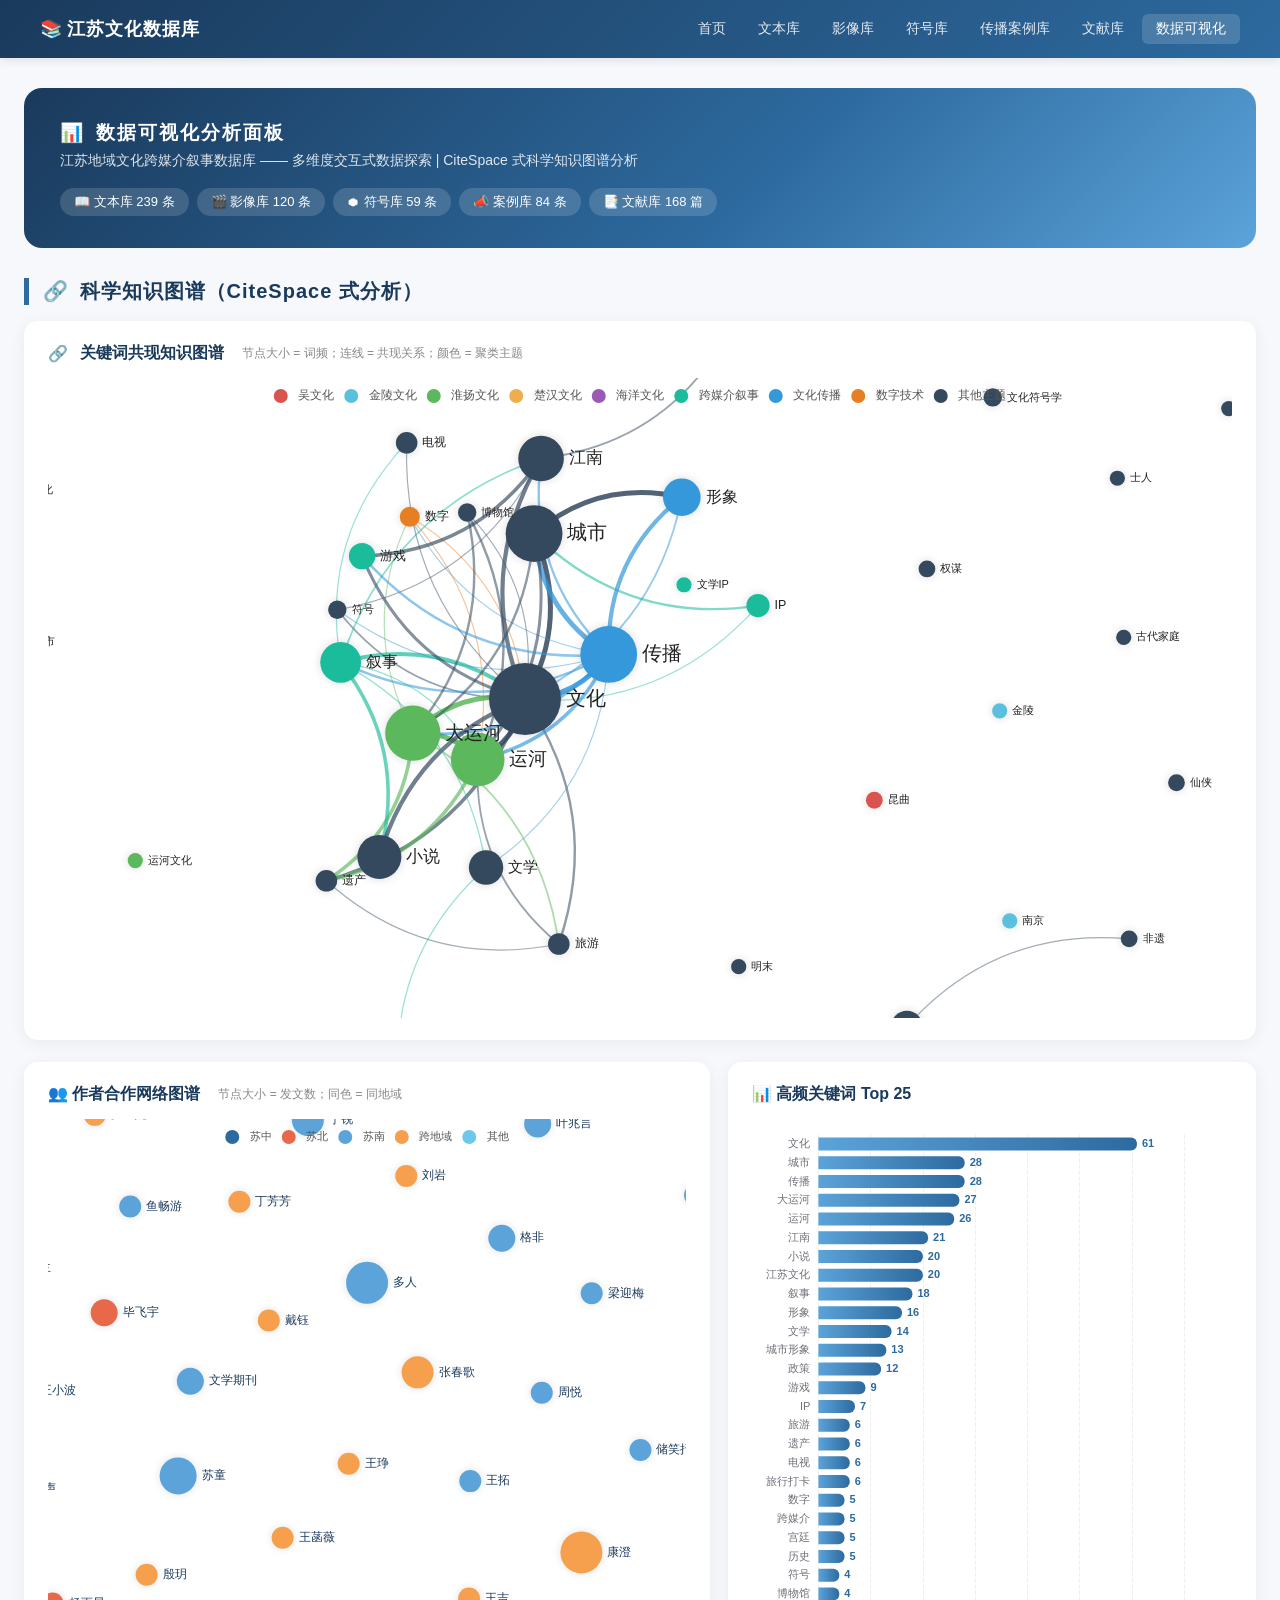
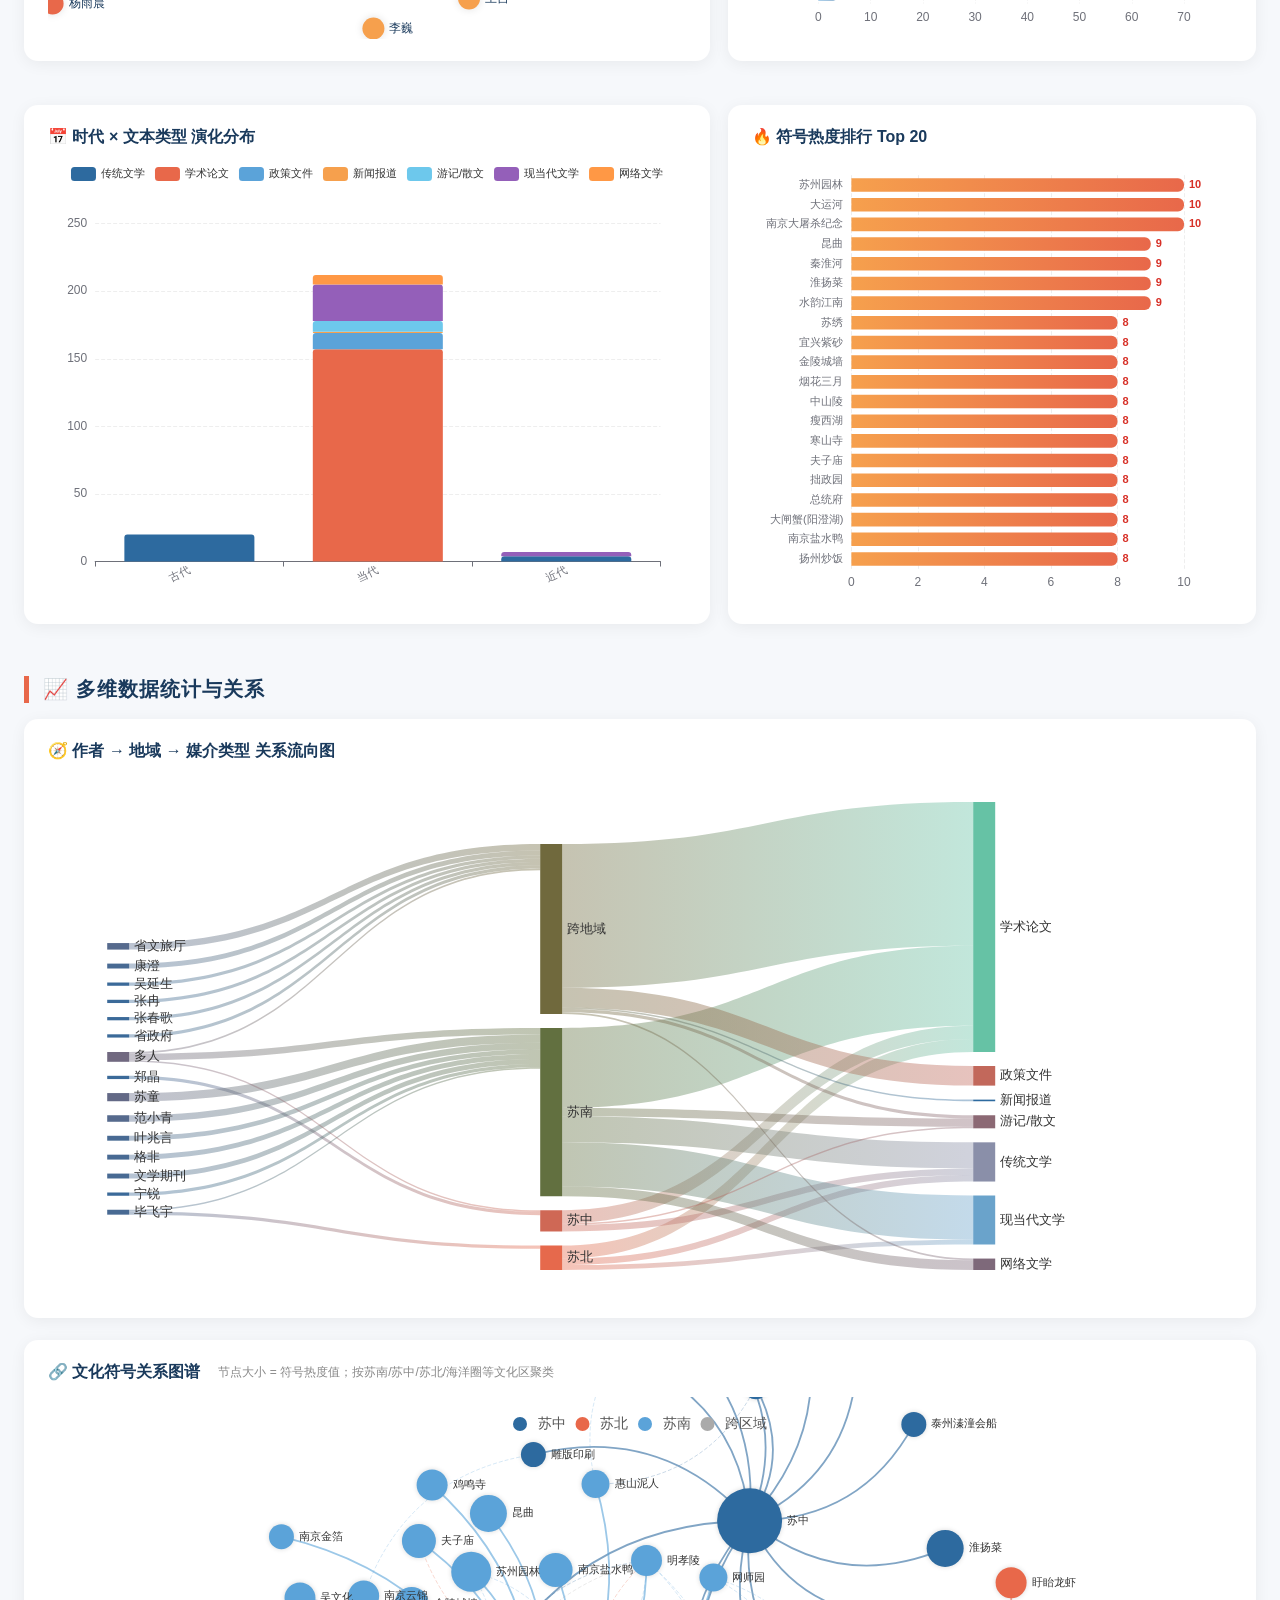
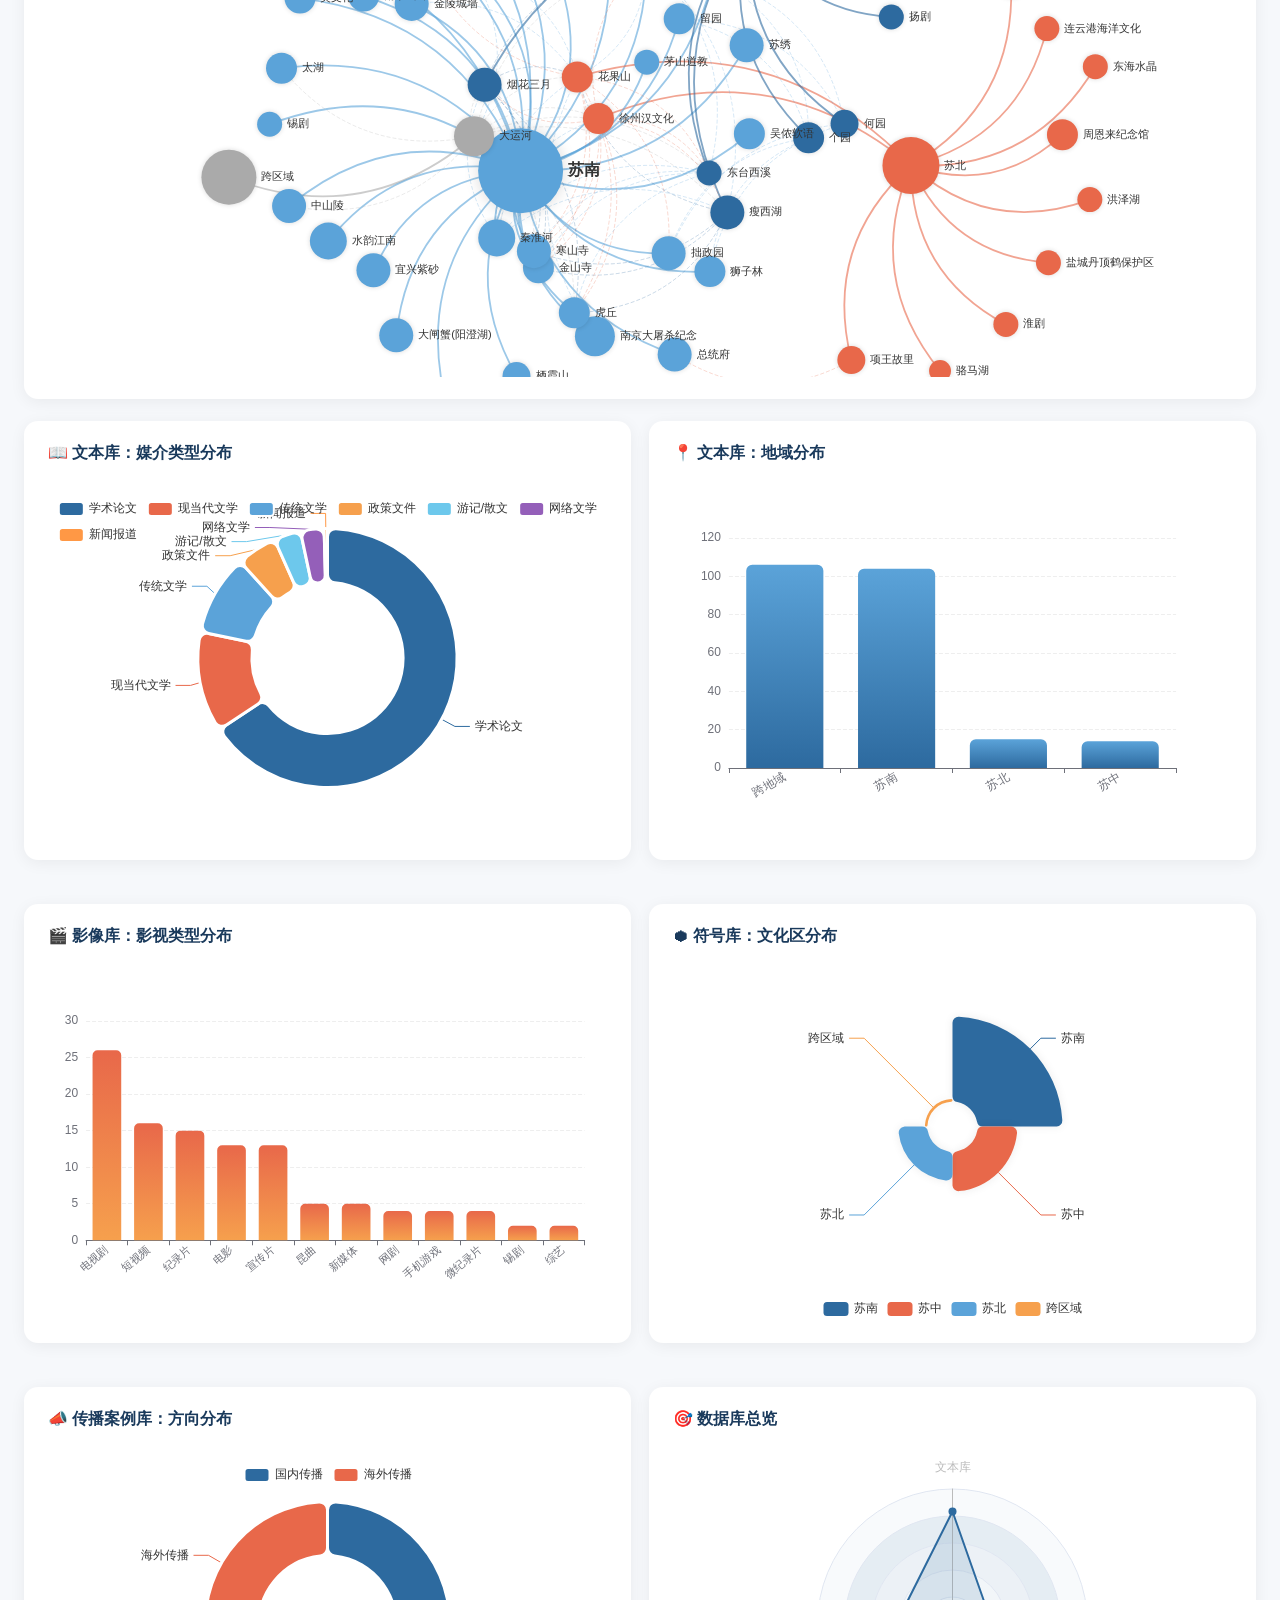
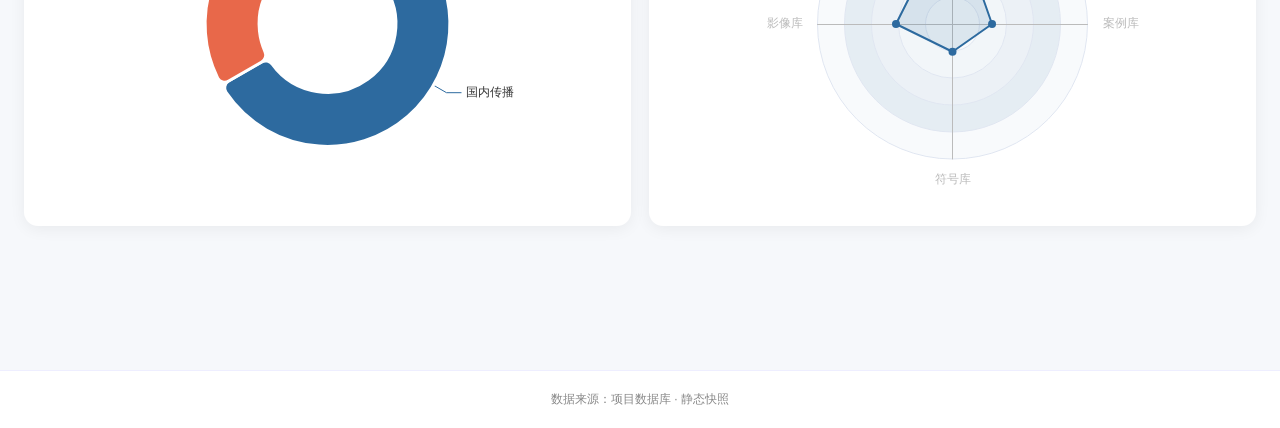
==== stats.html @ 7baf220a "feat: GitHub Pages 静态版 - 江苏文化跨媒介叙事数据库 Made-with: Cursor" ====
<!DOCTYPE html>
<html lang="zh-CN">
<head>
<meta charset="utf-8">
<meta name="viewport" content="width=device-width, initial-scale=1">
<title>数据可视化 · 江苏文化数据库</title>
<link rel="stylesheet" href="assets/style.css">
</head>
<body>
<nav class="navbar">
  <div class="brand"><span class="i-db"></span>江苏文化数据库</div>
  <div class="nav-links">
    <a href="index.html">首页</a>
    <a href="texts.html">文本库</a>
    <a href="media.html">影像库</a>
    <a href="symbols.html">符号库</a>
    <a href="cases.html">传播案例库</a>
    <a href="literature.html">文献库</a>
    <a href="stats.html" class="active">数据可视化</a>
  </div>
</nav>

<div class="container">
  <div class="viz-hero">
    <h3><span class="i-chart"></span> 数据可视化分析面板</h3>
    <p>江苏地域文化跨媒介叙事数据库 —— 多维度交互式数据探索 | CiteSpace 式科学知识图谱分析</p>
    <div id="heroPills"></div>
  </div>

  <!-- CiteSpace 式 -->
  <h3 class="section-title"><span class="i-graph"></span> 科学知识图谱（CiteSpace 式分析）</h3>

  <div class="viz-card">
    <h5><span class="i-graph"></span> 关键词共现知识图谱 <span class="sub">节点大小 = 词频；连线 = 共现关系；颜色 = 聚类主题</span></h5>
    <div id="kwGraphChart" style="height:640px;"></div>
  </div>

  <div class="row">
    <div style="flex:1.3">
      <div class="viz-card">
        <h5>👥 作者合作网络图谱 <span class="sub">节点大小 = 发文数；同色 = 同地域</span></h5>
        <div id="authorGraphChart" style="height:520px;"></div>
      </div>
    </div>
    <div>
      <div class="viz-card">
        <h5>📊 高频关键词 Top 25</h5>
        <div id="kwBarChart" style="height:520px;"></div>
      </div>
    </div>
  </div>

  <div class="row">
    <div style="flex:1.3">
      <div class="viz-card">
        <h5>📅 时代 × 文本类型 演化分布</h5>
        <div id="eraStackChart" style="height:440px;"></div>
      </div>
    </div>
    <div>
      <div class="viz-card">
        <h5>🔥 符号热度排行 Top 20</h5>
        <div id="heatRankChart" style="height:440px;"></div>
      </div>
    </div>
  </div>

  <!-- 基础统计 -->
  <h3 class="section-title warm">📈 多维数据统计与关系</h3>

  <div class="viz-card">
    <h5>🧭 作者 → 地域 → 媒介类型 关系流向图</h5>
    <div id="sankeyChart" style="height:520px;"></div>
  </div>

  <div class="viz-card">
    <h5>🔗 文化符号关系图谱 <span class="sub">节点大小 = 符号热度值；按苏南/苏中/苏北/海洋圈等文化区聚类</span></h5>
    <div id="graphChart" style="height:580px;"></div>
  </div>

  <div class="row cols-2">
    <div><div class="viz-card"><h5>📖 文本库：媒介类型分布</h5><div id="textTypeChart" style="height:360px;"></div></div></div>
    <div><div class="viz-card"><h5>📍 文本库：地域分布</h5><div id="textRegionChart" style="height:360px;"></div></div></div>
  </div>
  <div class="row cols-2">
    <div><div class="viz-card"><h5>🎬 影像库：影视类型分布</h5><div id="mediaTypeChart" style="height:360px;"></div></div></div>
    <div><div class="viz-card"><h5>⬢ 符号库：文化区分布</h5><div id="symbolZoneChart" style="height:360px;"></div></div></div>
  </div>
  <div class="row cols-2">
    <div><div class="viz-card"><h5>📣 传播案例库：方向分布</h5><div id="caseDirectionChart" style="height:360px;"></div></div></div>
    <div><div class="viz-card"><h5>🎯 数据库总览</h5><div id="radarChart" style="height:360px;"></div></div></div>
  </div>
</div>

<div class="footer">数据来源：项目数据库 · 静态快照</div>

<script src="assets/echarts.min.js"></script>
<script src="assets/common.js"></script>
<script>
const palette = ['#2d6a9f','#e8684a','#5ba3d9','#f6a04d','#6dc8ec','#945fb9','#ff9845','#1a9850','#d73027','#4575b4','#fee08b','#66c2a5'];
const csPalette = ['#d9534f','#5bc0de','#5cb85c','#f0ad4e','#9b59b6','#1abc9c','#3498db','#e67e22','#34495e','#95a5a6'];
const ttip = { backgroundColor: 'rgba(255,255,255,.97)', borderColor: '#d0dae6', textStyle: { color: '#333', fontSize: 13 }, extraCssText: 'box-shadow: 0 6px 18px rgba(0,0,0,.12); border-radius: 8px;' };

(async () => {
  const [kg, data, totals] = await Promise.all([
    loadJson('knowledge_graph'),
    loadJson('stats'),
    loadJson('totals'),
  ]);

  // ----- Hero pills -----
  const t = data.totals;
  document.getElementById('heroPills').innerHTML =
    `<span class="pill">📖 文本库 ${t.text} 条</span>` +
    `<span class="pill">🎬 影像库 ${t.media} 条</span>` +
    `<span class="pill">⬢ 符号库 ${t.symbol} 条</span>` +
    `<span class="pill">📣 案例库 ${t.case} 条</span>` +
    `<span class="pill">📑 文献库 ${totals.literature} 篇</span>`;

  // ========== 关键词共现知识图谱 ==========
  const kwGraph = echarts.init(document.getElementById('kwGraphChart'));
  kwGraph.setOption({
    tooltip: { ...ttip, formatter: p => {
      if (p.dataType === 'node') return `<b>${p.data.name}</b><br/>词频: ${p.data.value}<br/>聚类: ${kg.kw_categories[p.data.category].name}`;
      if (p.dataType === 'edge') return `${p.data.source} — ${p.data.target}<br/>共现 ${p.data.value} 次`;
    }},
    legend: [{ data: kg.kw_categories.map(c => c.name), top: 6, icon: 'circle', textStyle: { fontSize: 12, color: '#555' } }],
    animationDuration: 1500,
    series: [{
      type: 'graph', layout: 'force',
      force: { repulsion: 380, gravity: 0.06, edgeLength: [80, 230], friction: 0.55 },
      roam: true, draggable: true, focusNodeAdjacency: true,
      label: { show: true, position: 'right', fontSize: 12, color: '#222' },
      lineStyle: { color: 'source', curveness: 0.25, opacity: 0.55 },
      emphasis: { focus: 'adjacency', label: { fontSize: 15, fontWeight: 'bold' }, lineStyle: { width: 4, opacity: 1 } },
      categories: kg.kw_categories,
      data: kg.kw_nodes.map(n => ({ ...n, itemStyle: { shadowBlur: 10, shadowColor: 'rgba(0,0,0,.15)' },
        label: { fontSize: Math.max(11, Math.min(20, 10 + n.value * 0.35)) } })),
      links: kg.kw_links,
      color: csPalette
    }]
  });

  // ========== 作者合作网络 ==========
  const authGraph = echarts.init(document.getElementById('authorGraphChart'));
  authGraph.setOption({
    tooltip: { ...ttip, formatter: p => {
      if (p.dataType === 'node') return `<b>${p.data.name}</b><br/>发文量: ${p.data.value}<br/>地域: ${kg.auth_categories[p.data.category]?.name || '—'}`;
      if (p.dataType === 'edge') return `${p.data.source} ↔ ${p.data.target}<br/>合作 ${p.data.value} 次`;
    }},
    legend: [{ data: kg.auth_categories.map(c => c.name), top: 6, icon: 'circle', textStyle: { fontSize: 11, color: '#555' } }],
    series: [{
      type: 'graph', layout: 'force',
      force: { repulsion: 260, gravity: 0.08, edgeLength: [70, 180], friction: 0.6 },
      roam: true, draggable: true, focusNodeAdjacency: true,
      label: { show: true, position: 'right', fontSize: 12, color: '#1a3a5c' },
      lineStyle: { color: '#aaa', curveness: 0.2, opacity: 0.5 },
      emphasis: { focus: 'adjacency', label: { fontWeight: 'bold' }, lineStyle: { width: 3, opacity: 1, color: '#e8684a' } },
      categories: kg.auth_categories,
      data: kg.auth_nodes.map(n => ({ ...n, itemStyle: { shadowBlur: 8, shadowColor: 'rgba(0,0,0,.12)' } })),
      links: kg.auth_links, color: palette
    }]
  });

  // ========== 高频关键词 Top 25 ==========
  const kwBar = echarts.init(document.getElementById('kwBarChart'));
  const kwBarData = kg.kw_top_bar.slice().reverse();
  kwBar.setOption({
    tooltip: { ...ttip, trigger: 'axis', axisPointer: { type: 'shadow' } },
    grid: { left: '3%', right: '10%', top: '3%', bottom: '3%', containLabel: true },
    xAxis: { type: 'value', splitLine: { lineStyle: { type: 'dashed', color: '#eee' } } },
    yAxis: { type: 'category', data: kwBarData.map(i => i.name), axisLabel: { fontSize: 11 }, axisLine: { show: false }, axisTick: { show: false } },
    series: [{
      type: 'bar',
      data: kwBarData.map(i => ({ value: i.value,
        itemStyle: { borderRadius: [0, 6, 6, 0], color: { type: 'linear', x: 0, y: 0, x2: 1, y2: 0,
          colorStops: [{offset:0,color:'#5ba3d9'},{offset:1,color:'#2d6a9f'}] } } })),
      label: { show: true, position: 'right', fontSize: 11, color: '#2d6a9f', fontWeight: 'bold' },
      animationDelay: idx => idx * 40
    }]
  });

  // ========== 时代 × 文本类型 ==========
  const eraChart = echarts.init(document.getElementById('eraStackChart'));
  eraChart.setOption({
    tooltip: { ...ttip, trigger: 'axis', axisPointer: { type: 'shadow' } },
    legend: { top: 0, textStyle: { fontSize: 11 } },
    grid: { left: '3%', right: '4%', bottom: '3%', top: '14%', containLabel: true },
    xAxis: { type: 'category', data: kg.era_list, axisLabel: { interval: 0, rotate: 25, fontSize: 11 } },
    yAxis: { type: 'value', splitLine: { lineStyle: { type: 'dashed', color: '#eee' } } },
    series: kg.era_series.map(s => ({ ...s, itemStyle: { borderRadius: [3, 3, 0, 0] } })),
    color: palette
  });

  // ========== 符号热度 Top 20 ==========
  const heatChart = echarts.init(document.getElementById('heatRankChart'));
  const hrData = kg.heat_ranking.slice().reverse();
  heatChart.setOption({
    tooltip: { ...ttip, trigger: 'axis', axisPointer: { type: 'shadow' },
      formatter: params => { const p = params[0]; return `<b>${p.name}</b><br/>热度: <b>${p.value}</b><br/>文化区: ${hrData[p.dataIndex].zone}`; } },
    grid: { left: '3%', right: '10%', top: '3%', bottom: '3%', containLabel: true },
    xAxis: { type: 'value', splitLine: { lineStyle: { type: 'dashed', color: '#eee' } } },
    yAxis: { type: 'category', data: hrData.map(i => i.name), axisLabel: { fontSize: 11 }, axisLine: { show: false }, axisTick: { show: false } },
    series: [{ type: 'bar',
      data: hrData.map(i => ({ value: i.heat,
        itemStyle: { borderRadius: [0, 6, 6, 0], color: { type: 'linear', x: 0, y: 0, x2: 1, y2: 0,
          colorStops: [{offset:0,color:'#f6a04d'},{offset:1,color:'#e8684a'}] } } })),
      label: { show: true, position: 'right', fontSize: 11, color: '#d73027', fontWeight: 'bold' },
      animationDelay: idx => idx * 50 }]
  });

  // ========== 桑基图 ==========
  const sankeyChart = echarts.init(document.getElementById('sankeyChart'));
  sankeyChart.setOption({
    tooltip: { ...ttip, trigger: 'item', triggerOn: 'mousemove' },
    series: [{ type: 'sankey', layoutIterations: 32, nodeGap: 14, nodeWidth: 22,
      emphasis: { focus: 'adjacency' },
      lineStyle: { color: 'gradient', curveness: 0.5, opacity: 0.4 },
      label: { fontSize: 13, color: '#333' },
      itemStyle: { borderWidth: 0, borderRadius: 3 },
      data: data.sankey_nodes, links: data.sankey_links, color: palette }]
  });

  // ========== 文化符号图谱 ==========
  const graphChart = echarts.init(document.getElementById('graphChart'));
  const gNodes = data.graph_nodes.map(n => ({
    name: n.name, category: n.category, symbol: 'circle',
    symbolSize: n.symbolSize || (n.value > 20 ? 55 : 22),
    label: { show: true, fontSize: n.value > 20 ? 16 : 11, fontWeight: n.value > 20 ? 'bold' : 'normal', color: '#333' },
    itemStyle: { shadowBlur: n.value > 20 ? 15 : 5, shadowColor: 'rgba(0,0,0,.15)' },
    value: n.value
  }));
  graphChart.setOption({
    tooltip: ttip,
    legend: { data: data.graph_categories.map(c => c.name), top: 15, textStyle: { fontSize: 14, color: '#555' }, icon: 'circle' },
    animationDuration: 2000,
    series: [{ type: 'graph', layout: 'force',
      force: { repulsion: 320, gravity: 0.08, edgeLength: [100, 250], friction: 0.6 },
      roam: true, draggable: true, focusNodeAdjacency: true,
      label: { show: true, position: 'right' },
      lineStyle: { color: 'source', curveness: 0.3, width: 1.8, opacity: 0.6 },
      emphasis: { focus: 'adjacency', lineStyle: { width: 5, opacity: 1 } },
      categories: data.graph_categories, data: gNodes, links: data.graph_links,
      color: ['#2d6a9f','#e8684a','#5ba3d9','#aaa'] }]
  });

  // ========== 小图 ==========
  echarts.init(document.getElementById('textTypeChart')).setOption({
    tooltip: { ...ttip, trigger: 'item' },
    legend: { top: '5%', textStyle: { fontSize: 12 } },
    series: [{ name: '文本类型', type: 'pie', radius: ['42%', '72%'],
      itemStyle: { borderRadius: 8, borderColor: '#fff', borderWidth: 3 },
      data: data.text_by_type.map(i => ({ value: i.count, name: i.text_type || '其他' })),
      color: palette, animationType: 'scale', animationEasing: 'elasticOut' }]
  });
  echarts.init(document.getElementById('textRegionChart')).setOption({
    tooltip: { ...ttip, trigger: 'axis' },
    xAxis: { type: 'category', data: data.text_by_region.map(i => i.region),
      axisLabel: { interval: 0, rotate: 30, fontSize: 12 } },
    yAxis: { type: 'value', splitLine: { lineStyle: { type: 'dashed', color: '#eee' } } },
    series: [{ data: data.text_by_region.map(i => i.count), type: 'bar',
      itemStyle: { borderRadius: [6, 6, 0, 0],
        color: { type: 'linear', x: 0, y: 0, x2: 0, y2: 1,
          colorStops: [{offset:0,color:'#5ba3d9'},{offset:1,color:'#2d6a9f'}] } } }]
  });
  const mtData = data.media_by_type.filter(i => i.count > 1).slice(0, 12);
  echarts.init(document.getElementById('mediaTypeChart')).setOption({
    tooltip: { ...ttip, trigger: 'axis' },
    grid: { left: '3%', right: '4%', bottom: '10%', containLabel: true },
    xAxis: { type: 'category', data: mtData.map(i => i.media_type || '其他'),
      axisLabel: { interval: 0, rotate: 40, fontSize: 11 } },
    yAxis: { type: 'value', splitLine: { lineStyle: { type: 'dashed', color: '#eee' } } },
    series: [{ data: mtData.map(i => i.count), type: 'bar',
      itemStyle: { borderRadius: [5, 5, 0, 0],
        color: { type: 'linear', x: 0, y: 0, x2: 0, y2: 1,
          colorStops: [{offset:0,color:'#e8684a'},{offset:1,color:'#f6a04d'}] } } }]
  });
  echarts.init(document.getElementById('symbolZoneChart')).setOption({
    tooltip: { ...ttip, trigger: 'item' },
    legend: { top: 'bottom', textStyle: { fontSize: 12 } },
    series: [{ name: '文化区', type: 'pie', radius: [25, 110], center: ['50%', '46%'],
      roseType: 'area',
      itemStyle: { borderRadius: 6, shadowBlur: 10, shadowColor: 'rgba(0,0,0,.08)' },
      data: data.symbol_by_zone.map(i => ({ value: i.count, name: i.culture_zone || '其他' })),
      color: ['#2d6a9f','#e8684a','#5ba3d9','#f6a04d'] }]
  });
  echarts.init(document.getElementById('caseDirectionChart')).setOption({
    tooltip: { ...ttip, trigger: 'item' },
    legend: { top: '5%', textStyle: { fontSize: 12 } },
    series: [{ name: '传播方向', type: 'pie', radius: ['38%', '68%'],
      itemStyle: { borderRadius: 8, borderColor: '#fff', borderWidth: 3 },
      data: data.case_by_direction.map(i => ({ value: i.count, name: i.direction || '其他' })),
      color: palette }]
  });
  const mx = Math.max(t.text, t.media, t.symbol, t.case) * 1.2;
  echarts.init(document.getElementById('radarChart')).setOption({
    tooltip: ttip,
    radar: { indicator: [
        { name: '文本库', max: mx }, { name: '影像库', max: mx },
        { name: '符号库', max: mx }, { name: '案例库', max: mx } ],
      shape: 'circle',
      splitArea: { areaStyle: { color: ['rgba(45,106,159,.03)','rgba(45,106,159,.06)','rgba(45,106,159,.09)','rgba(45,106,159,.12)'] } } },
    series: [{ type: 'radar',
      data: [{ value: [t.text, t.media, t.symbol, t.case], name: '数据量',
        areaStyle: { color: 'rgba(45,106,159,.2)' },
        lineStyle: { color: '#2d6a9f', width: 2 }, itemStyle: { color: '#2d6a9f' },
        symbol: 'circle', symbolSize: 8 }] }]
  });

  window.addEventListener('resize', () => {
    [kwGraph, authGraph, sankeyChart, graphChart].forEach(c => c.resize());
  });
})().catch(err => { console.error('Stats error:', err); document.body.insertAdjacentHTML('afterbegin', '<div style="padding:20px;background:#fee;color:#c00;text-align:center">数据加载失败: ' + err.message + '</div>'); });
</script>
</body>
</html>
---- assets/style.css ----
/* 江苏地域文化跨媒介叙事数据库 — 静态站点样式 */
* { box-sizing: border-box; }
body {
  font-family: "Microsoft YaHei", "微软雅黑", "PingFang SC", sans-serif;
  background: #f6f8fb;
  color: #222;
  margin: 0;
}
a { color: #2d6a9f; text-decoration: none; }
a:hover { color: #1a3a5c; text-decoration: underline; }

/* ===== Navbar ===== */
.navbar {
  background: linear-gradient(135deg, #1a3a5c 0%, #2d6a9f 100%);
  padding: 14px 40px;
  display: flex;
  align-items: center;
  justify-content: space-between;
  box-shadow: 0 2px 10px rgba(0,0,0,.1);
  position: sticky;
  top: 0;
  z-index: 100;
}
.navbar .brand {
  color: #fff;
  font-size: 18px;
  font-weight: 700;
  letter-spacing: 1px;
}
.navbar .brand i { margin-right: 8px; }
.nav-links { display: flex; gap: 4px; }
.nav-links a {
  color: rgba(255,255,255,.88);
  padding: 6px 14px;
  border-radius: 6px;
  font-size: 14px;
  transition: all .2s;
}
.nav-links a:hover, .nav-links a.active {
  background: rgba(255,255,255,.15);
  color: #fff;
  text-decoration: none;
}

/* ===== Container ===== */
.container { max-width: 1320px; margin: 0 auto; padding: 30px 24px 60px; }

/* ===== Hero ===== */
.hero {
  background: linear-gradient(135deg, #1a3a5c 0%, #2d6a9f 60%, #5ba3d9 100%);
  color: #fff;
  padding: 50px 40px;
  margin: 0;
}
.hero .container { padding: 0; }
.hero h1 { font-size: 32px; margin: 0 0 10px; font-weight: 800; letter-spacing: 2px; }
.hero p { opacity: .9; font-size: 15px; margin: 0; }

/* ===== Stat cards ===== */
.stat-grid {
  display: grid;
  grid-template-columns: repeat(5, 1fr);
  gap: 18px;
  margin: -40px auto 30px;
  max-width: 1320px;
  padding: 0 24px;
  position: relative;
  z-index: 2;
}
@media (max-width: 992px) { .stat-grid { grid-template-columns: repeat(2,1fr); } }
.stat-card {
  background: #fff;
  border-radius: 14px;
  padding: 22px 18px;
  text-align: center;
  box-shadow: 0 4px 20px rgba(0,0,0,.08);
  transition: transform .25s;
}
.stat-card:hover { transform: translateY(-4px); }
.stat-card .num {
  font-size: 34px;
  font-weight: 800;
  color: #2d6a9f;
  line-height: 1;
  margin-bottom: 6px;
}
.stat-card .label { color: #666; font-size: 13px; }

/* ===== Database cards ===== */
.db-grid {
  display: grid;
  grid-template-columns: repeat(3, 1fr);
  gap: 18px;
}
@media (max-width: 992px) { .db-grid { grid-template-columns: 1fr; } }
.db-card {
  background: #fff;
  border-radius: 14px;
  padding: 26px;
  box-shadow: 0 2px 12px rgba(0,0,0,.06);
  transition: all .3s;
  border-top: 4px solid #2d6a9f;
}
.db-card:hover { transform: translateY(-4px); box-shadow: 0 12px 30px rgba(45,106,159,.15); }
.db-card h3 { color: #1a3a5c; font-size: 18px; margin: 0 0 10px; }
.db-card p { color: #666; font-size: 14px; line-height: 1.7; margin: 0 0 15px; }
.db-card .btn {
  display: inline-block;
  padding: 7px 18px;
  border: 1px solid #2d6a9f;
  border-radius: 6px;
  color: #2d6a9f;
  font-size: 13px;
  transition: all .2s;
}
.db-card .btn:hover { background: #2d6a9f; color: #fff; text-decoration: none; }

/* ===== Viz cards ===== */
.viz-card {
  background: #fff;
  border-radius: 14px;
  box-shadow: 0 3px 16px rgba(0,0,0,.06);
  padding: 22px 24px;
  margin-bottom: 22px;
  position: relative;
  overflow: hidden;
  transition: all .3s;
}
.viz-card:hover { box-shadow: 0 12px 32px rgba(45,106,159,.12); }
.viz-card h5 {
  color: #1a3a5c;
  font-size: 16px;
  font-weight: 700;
  margin: 0 0 14px;
  display: flex;
  align-items: center;
  gap: 8px;
}
.viz-card h5 i { color: #2d6a9f; }
.viz-card h5 .sub {
  font-size: 12px;
  color: #888;
  font-weight: normal;
  margin-left: 10px;
}
.viz-hero {
  background: linear-gradient(135deg, #1a3a5c 0%, #2d6a9f 60%, #5ba3d9 100%);
  color: #fff;
  border-radius: 18px;
  padding: 32px 36px;
  margin-bottom: 26px;
}
.viz-hero h3 { font-weight: 800; letter-spacing: 2px; margin: 0 0 6px; }
.viz-hero p { opacity: .85; font-size: 14px; margin: 0 0 10px; }
.pill {
  display: inline-flex;
  align-items: center;
  gap: 5px;
  background: rgba(255,255,255,.15);
  border-radius: 18px;
  padding: 5px 14px;
  font-size: 13px;
  margin-right: 8px;
  margin-top: 8px;
}

.section-title {
  color: #1a3a5c;
  font-weight: 800;
  border-left: 5px solid #2d6a9f;
  padding-left: 14px;
  letter-spacing: 1px;
  margin: 30px 0 16px;
  font-size: 20px;
}
.section-title.warm { border-left-color: #e8684a; }

.row { display: flex; gap: 18px; margin-bottom: 22px; }
.row > div { flex: 1; }
.row.cols-2 > div { width: 50%; }
@media (max-width: 900px) { .row { flex-direction: column; } }

/* ===== Table / list pages ===== */
.filter-bar {
  background: #fff;
  padding: 18px 20px;
  border-radius: 12px;
  box-shadow: 0 2px 10px rgba(0,0,0,.05);
  margin-bottom: 20px;
  display: flex;
  gap: 12px;
  flex-wrap: wrap;
  align-items: flex-end;
}
.filter-bar label { display: block; font-size: 12px; color: #666; margin-bottom: 4px; font-weight: 600; }
.filter-bar input, .filter-bar select {
  border: 1px solid #ccd;
  border-radius: 6px;
  padding: 7px 10px;
  font-size: 14px;
  min-width: 160px;
  background: #fff;
}
.filter-bar input:focus, .filter-bar select:focus {
  outline: none;
  border-color: #2d6a9f;
  box-shadow: 0 0 0 3px rgba(45,106,159,.15);
}
.filter-bar .search-input { flex: 2; min-width: 240px; }

.data-table {
  width: 100%;
  background: #fff;
  border-radius: 12px;
  overflow: hidden;
  box-shadow: 0 3px 14px rgba(0,0,0,.06);
  border-collapse: collapse;
}
.data-table th {
  background: linear-gradient(135deg, #1a3a5c, #2d6a9f);
  color: #fff;
  padding: 12px 14px;
  text-align: left;
  font-size: 13px;
  font-weight: 600;
}
.data-table td {
  padding: 11px 14px;
  border-bottom: 1px solid #eef;
  font-size: 13.5px;
  vertical-align: middle;
}
.data-table tbody tr:hover { background: #f0f6fc; }
.tag {
  display: inline-block;
  padding: 2px 8px;
  border-radius: 4px;
  font-size: 11.5px;
  margin: 1px 3px 1px 0;
}
.tag-blue { background: #e3f0ff; color: #1a5a9f; }
.tag-orange { background: #fff3e0; color: #b86e00; }
.tag-green { background: #e8f5e9; color: #2e7d32; }
.tag-pink { background: #fce4ec; color: #ad1457; }
.tag-red { background: #ffebee; color: #c62828; font-weight: 700; }

.pagination {
  display: flex;
  gap: 5px;
  justify-content: center;
  margin-top: 24px;
  flex-wrap: wrap;
}
.pagination a, .pagination span {
  padding: 6px 12px;
  border: 1px solid #ccd;
  border-radius: 5px;
  background: #fff;
  color: #2d6a9f;
  font-size: 13px;
  cursor: pointer;
  user-select: none;
}
.pagination a:hover { background: #e3f0ff; text-decoration: none; }
.pagination .current { background: #2d6a9f; color: #fff; border-color: #2d6a9f; }
.pagination .disabled { color: #aaa; cursor: not-allowed; background: #f5f5f5; }

.result-count { color: #888; font-size: 13px; margin-bottom: 10px; }

.empty-state { text-align: center; padding: 40px; color: #999; font-size: 15px; }

.footer {
  text-align: center;
  padding: 20px;
  color: #888;
  font-size: 12px;
  border-top: 1px solid #eef;
  background: #fff;
  margin-top: 40px;
}

/* Icons using simple unicode replacement when bootstrap-icons unavailable */
.i-db::before { content: "📚"; margin-right: 4px; }
.i-chart::before { content: "📊"; margin-right: 4px; }
.i-graph::before { content: "🔗"; margin-right: 4px; }
.i-book::before { content: "📖"; margin-right: 4px; }
.i-film::before { content: "🎬"; margin-right: 4px; }
.i-hex::before { content: "⬢"; margin-right: 4px; }
.i-speaker::before { content: "📣"; margin-right: 4px; }
.i-journal::before { content: "📑"; margin-right: 4px; }
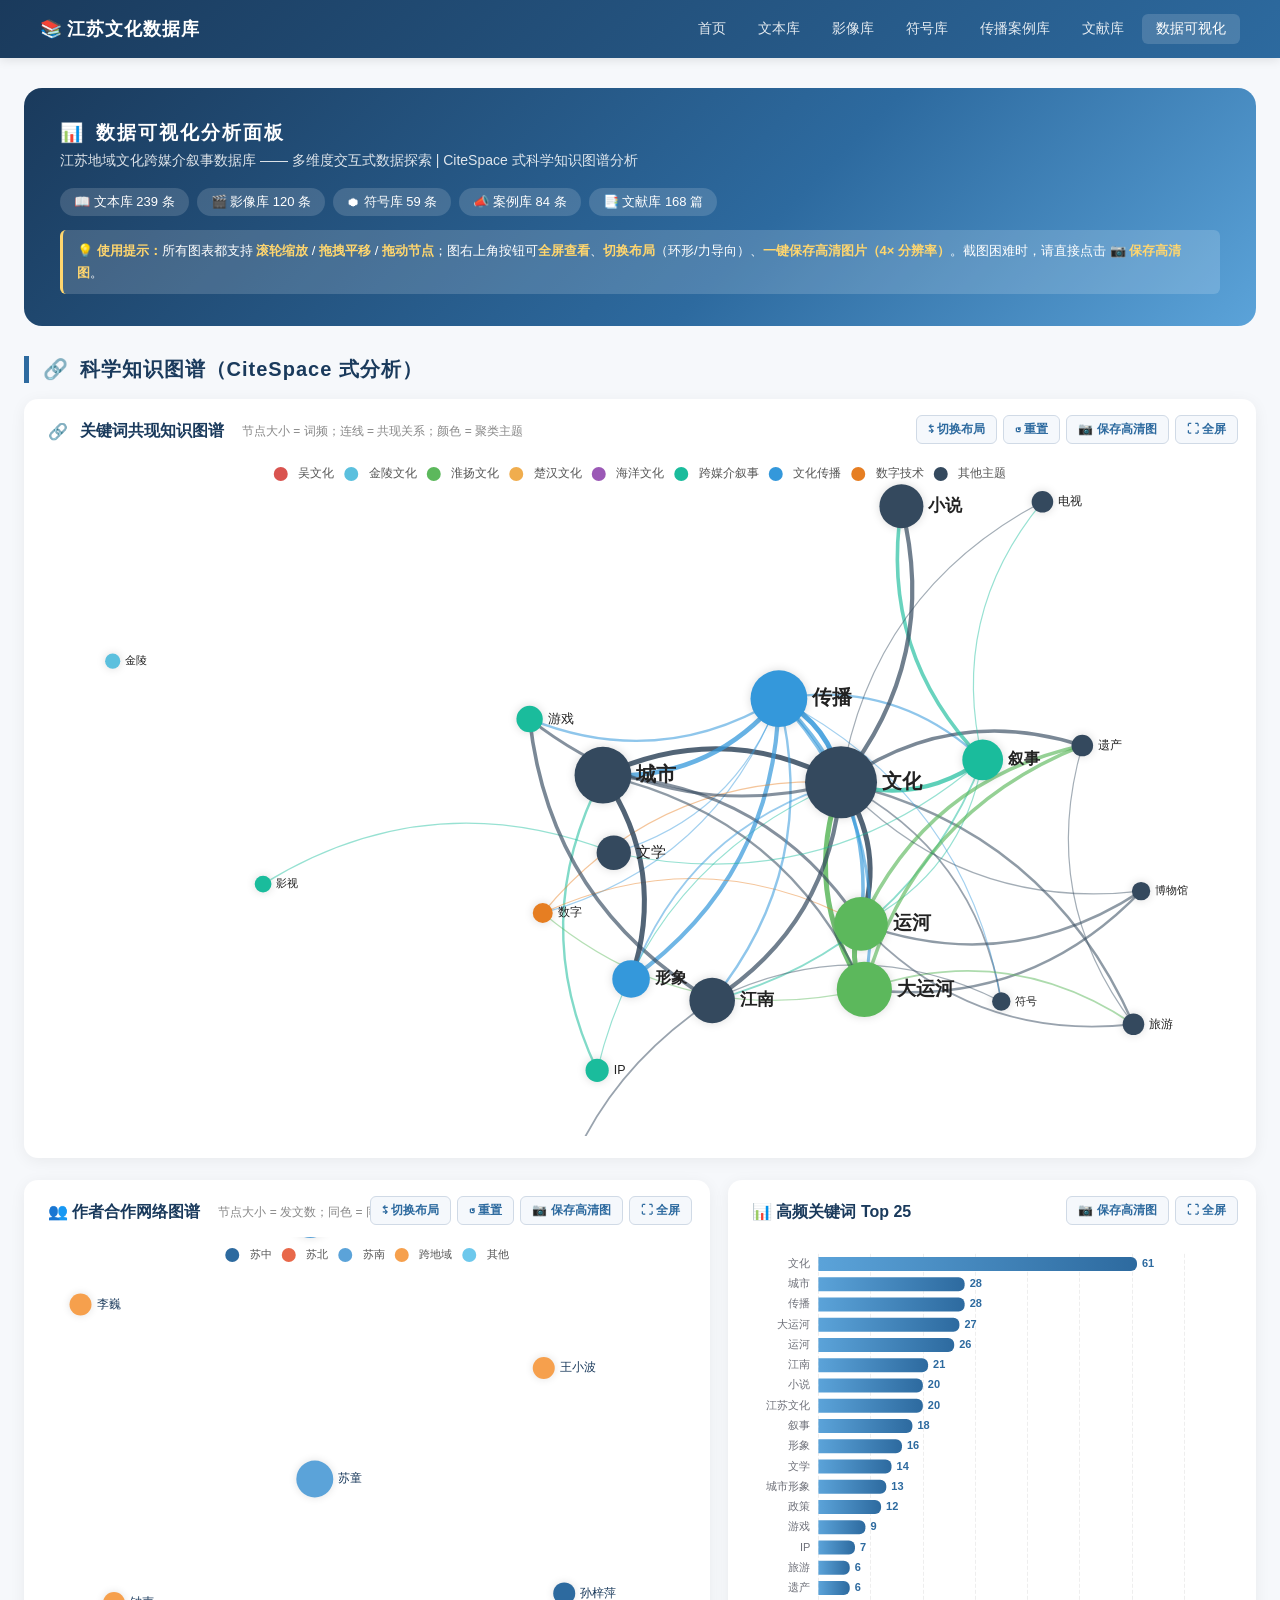
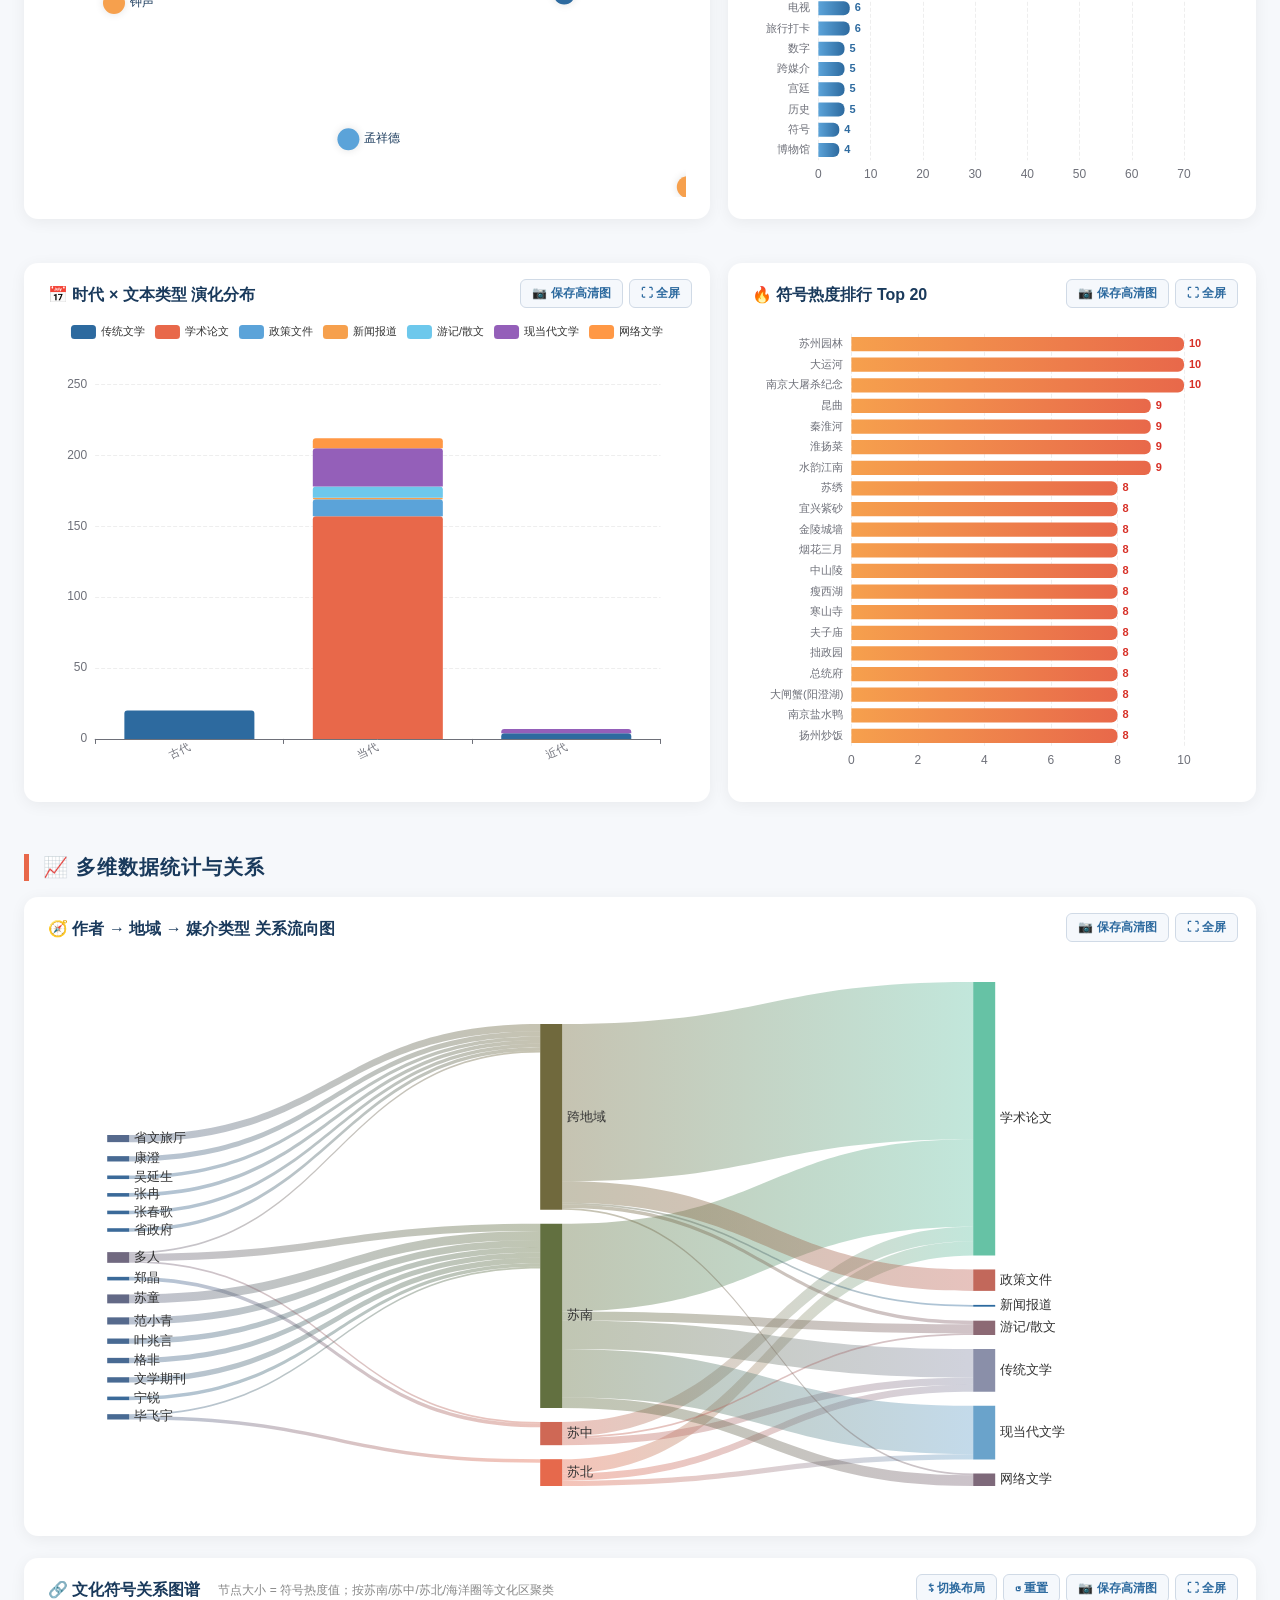
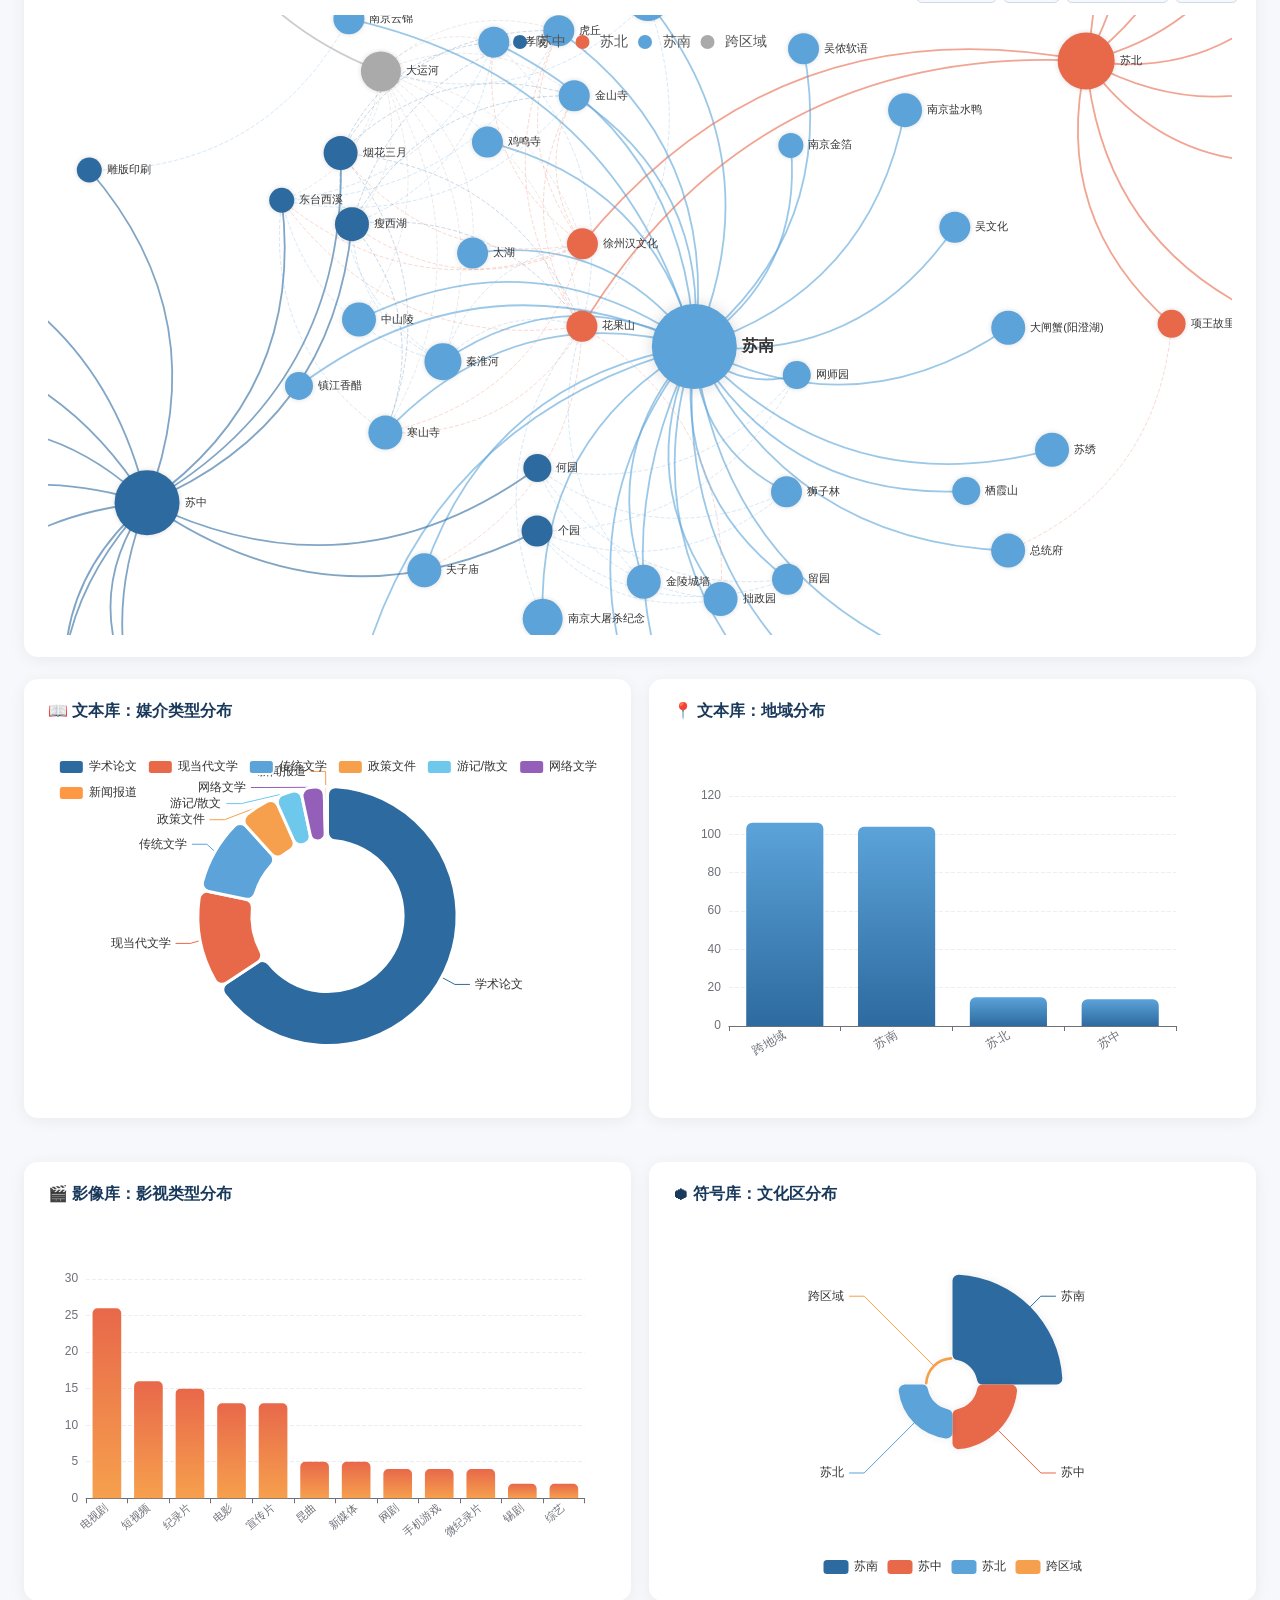
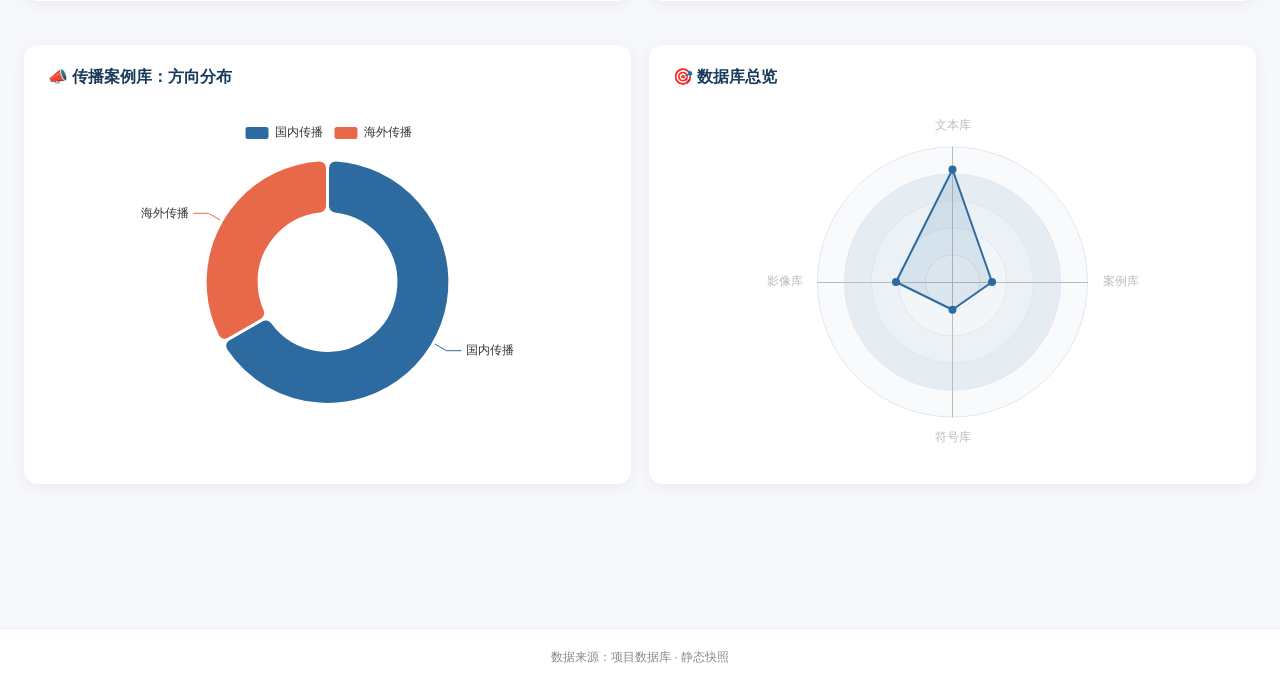
==== commit dd7f8757: "fix(stats): 修复知识图谱截图困难问题 - 大幅提升力导向图的 repulsion / edgeLength 参数，避免节点挤成一团 - 每个图表新增工具栏：保存高清图（4x pixelRa" ====
--- a/stats.html
+++ b/stats.html
@@ -25,42 +25,69 @@
     <h3><span class="i-chart"></span> 数据可视化分析面板</h3>
     <p>江苏地域文化跨媒介叙事数据库 —— 多维度交互式数据探索 | CiteSpace 式科学知识图谱分析</p>
     <div id="heroPills"></div>
+    <div class="viz-tip">
+      💡 <b>使用提示：</b>所有图表都支持 <b>滚轮缩放</b> / <b>拖拽平移</b> / <b>拖动节点</b>；图右上角按钮可<b>全屏查看</b>、<b>切换布局</b>（环形/力导向）、<b>一键保存高清图片（4× 分辨率）</b>。截图困难时，请直接点击 <b>📷 保存高清图</b>。
+    </div>
   </div>
 
   <!-- CiteSpace 式 -->
   <h3 class="section-title"><span class="i-graph"></span> 科学知识图谱（CiteSpace 式分析）</h3>
 
-  <div class="viz-card">
+  <div class="viz-card" id="kwGraphCard">
     <h5><span class="i-graph"></span> 关键词共现知识图谱 <span class="sub">节点大小 = 词频；连线 = 共现关系；颜色 = 聚类主题</span></h5>
-    <div id="kwGraphChart" style="height:640px;"></div>
+    <div class="viz-tools">
+      <button class="viz-btn" data-act="layout" data-target="kwGraphChart">⇆ 切换布局</button>
+      <button class="viz-btn" data-act="reset" data-target="kwGraphChart">↺ 重置</button>
+      <button class="viz-btn" data-act="save" data-target="kwGraphChart" data-name="关键词共现知识图谱">📷 保存高清图</button>
+      <button class="viz-btn" data-act="full" data-target="kwGraphCard">⛶ 全屏</button>
+    </div>
+    <div id="kwGraphChart" class="chart-area" style="height:680px;"></div>
   </div>
 
   <div class="row">
     <div style="flex:1.3">
-      <div class="viz-card">
+      <div class="viz-card" id="authorGraphCard">
         <h5>👥 作者合作网络图谱 <span class="sub">节点大小 = 发文数；同色 = 同地域</span></h5>
-        <div id="authorGraphChart" style="height:520px;"></div>
+        <div class="viz-tools">
+          <button class="viz-btn" data-act="layout" data-target="authorGraphChart">⇆ 切换布局</button>
+          <button class="viz-btn" data-act="reset" data-target="authorGraphChart">↺ 重置</button>
+          <button class="viz-btn" data-act="save" data-target="authorGraphChart" data-name="作者合作网络">📷 保存高清图</button>
+          <button class="viz-btn" data-act="full" data-target="authorGraphCard">⛶ 全屏</button>
+        </div>
+        <div id="authorGraphChart" class="chart-area" style="height:560px;"></div>
       </div>
     </div>
     <div>
-      <div class="viz-card">
+      <div class="viz-card" id="kwBarCard">
         <h5>📊 高频关键词 Top 25</h5>
-        <div id="kwBarChart" style="height:520px;"></div>
+        <div class="viz-tools">
+          <button class="viz-btn" data-act="save" data-target="kwBarChart" data-name="高频关键词Top25">📷 保存高清图</button>
+          <button class="viz-btn" data-act="full" data-target="kwBarCard">⛶ 全屏</button>
+        </div>
+        <div id="kwBarChart" class="chart-area" style="height:560px;"></div>
       </div>
     </div>
   </div>
 
   <div class="row">
     <div style="flex:1.3">
-      <div class="viz-card">
+      <div class="viz-card" id="eraStackCard">
         <h5>📅 时代 × 文本类型 演化分布</h5>
-        <div id="eraStackChart" style="height:440px;"></div>
+        <div class="viz-tools">
+          <button class="viz-btn" data-act="save" data-target="eraStackChart" data-name="时代演化">📷 保存高清图</button>
+          <button class="viz-btn" data-act="full" data-target="eraStackCard">⛶ 全屏</button>
+        </div>
+        <div id="eraStackChart" class="chart-area" style="height:460px;"></div>
       </div>
     </div>
     <div>
-      <div class="viz-card">
+      <div class="viz-card" id="heatRankCard">
         <h5>🔥 符号热度排行 Top 20</h5>
-        <div id="heatRankChart" style="height:440px;"></div>
+        <div class="viz-tools">
+          <button class="viz-btn" data-act="save" data-target="heatRankChart" data-name="符号热度Top20">📷 保存高清图</button>
+          <button class="viz-btn" data-act="full" data-target="heatRankCard">⛶ 全屏</button>
+        </div>
+        <div id="heatRankChart" class="chart-area" style="height:460px;"></div>
       </div>
     </div>
   </div>
@@ -68,27 +95,37 @@
   <!-- 基础统计 -->
   <h3 class="section-title warm">📈 多维数据统计与关系</h3>
 
-  <div class="viz-card">
+  <div class="viz-card" id="sankeyCard">
     <h5>🧭 作者 → 地域 → 媒介类型 关系流向图</h5>
-    <div id="sankeyChart" style="height:520px;"></div>
-  </div>
-
-  <div class="viz-card">
+    <div class="viz-tools">
+      <button class="viz-btn" data-act="save" data-target="sankeyChart" data-name="桑基图">📷 保存高清图</button>
+      <button class="viz-btn" data-act="full" data-target="sankeyCard">⛶ 全屏</button>
+    </div>
+    <div id="sankeyChart" class="chart-area" style="height:560px;"></div>
+  </div>
+
+  <div class="viz-card" id="graphCard">
     <h5>🔗 文化符号关系图谱 <span class="sub">节点大小 = 符号热度值；按苏南/苏中/苏北/海洋圈等文化区聚类</span></h5>
-    <div id="graphChart" style="height:580px;"></div>
+    <div class="viz-tools">
+      <button class="viz-btn" data-act="layout" data-target="graphChart">⇆ 切换布局</button>
+      <button class="viz-btn" data-act="reset" data-target="graphChart">↺ 重置</button>
+      <button class="viz-btn" data-act="save" data-target="graphChart" data-name="文化符号关系图谱">📷 保存高清图</button>
+      <button class="viz-btn" data-act="full" data-target="graphCard">⛶ 全屏</button>
+    </div>
+    <div id="graphChart" class="chart-area" style="height:620px;"></div>
   </div>
 
   <div class="row cols-2">
-    <div><div class="viz-card"><h5>📖 文本库：媒介类型分布</h5><div id="textTypeChart" style="height:360px;"></div></div></div>
-    <div><div class="viz-card"><h5>📍 文本库：地域分布</h5><div id="textRegionChart" style="height:360px;"></div></div></div>
+    <div><div class="viz-card"><h5>📖 文本库：媒介类型分布</h5><div id="textTypeChart" class="chart-area" style="height:360px;"></div></div></div>
+    <div><div class="viz-card"><h5>📍 文本库：地域分布</h5><div id="textRegionChart" class="chart-area" style="height:360px;"></div></div></div>
   </div>
   <div class="row cols-2">
-    <div><div class="viz-card"><h5>🎬 影像库：影视类型分布</h5><div id="mediaTypeChart" style="height:360px;"></div></div></div>
-    <div><div class="viz-card"><h5>⬢ 符号库：文化区分布</h5><div id="symbolZoneChart" style="height:360px;"></div></div></div>
+    <div><div class="viz-card"><h5>🎬 影像库：影视类型分布</h5><div id="mediaTypeChart" class="chart-area" style="height:360px;"></div></div></div>
+    <div><div class="viz-card"><h5>⬢ 符号库：文化区分布</h5><div id="symbolZoneChart" class="chart-area" style="height:360px;"></div></div></div>
   </div>
   <div class="row cols-2">
-    <div><div class="viz-card"><h5>📣 传播案例库：方向分布</h5><div id="caseDirectionChart" style="height:360px;"></div></div></div>
-    <div><div class="viz-card"><h5>🎯 数据库总览</h5><div id="radarChart" style="height:360px;"></div></div></div>
+    <div><div class="viz-card"><h5>📣 传播案例库：方向分布</h5><div id="caseDirectionChart" class="chart-area" style="height:360px;"></div></div></div>
+    <div><div class="viz-card"><h5>🎯 数据库总览</h5><div id="radarChart" class="chart-area" style="height:360px;"></div></div></div>
   </div>
 </div>
 
@@ -101,6 +138,82 @@
 const csPalette = ['#d9534f','#5bc0de','#5cb85c','#f0ad4e','#9b59b6','#1abc9c','#3498db','#e67e22','#34495e','#95a5a6'];
 const ttip = { backgroundColor: 'rgba(255,255,255,.97)', borderColor: '#d0dae6', textStyle: { color: '#333', fontSize: 13 }, extraCssText: 'box-shadow: 0 6px 18px rgba(0,0,0,.12); border-radius: 8px;' };
 
+/** 注册中心：id -> { chart, optionForce, optionCircular, current } */
+const chartRegistry = {};
+function registerChart(id, chart, optionForce, optionCircular) {
+  chartRegistry[id] = { chart, optionForce, optionCircular: optionCircular || null, current: 'force' };
+}
+
+/** 保存高清图（4× pixelRatio，白底） */
+function saveChartImage(id, name) {
+  const item = chartRegistry[id];
+  const chart = item ? item.chart : echarts.getInstanceByDom(document.getElementById(id));
+  if (!chart) return;
+  const url = chart.getDataURL({
+    type: 'png',
+    pixelRatio: 4,
+    backgroundColor: '#ffffff',
+    excludeComponents: ['toolbox']
+  });
+  const a = document.createElement('a');
+  a.href = url;
+  a.download = (name || id) + '_' + new Date().toISOString().slice(0,19).replace(/[:T]/g,'-') + '.png';
+  document.body.appendChild(a); a.click(); document.body.removeChild(a);
+}
+
+/** 重置缩放/平移 */
+function resetChart(id) {
+  const item = chartRegistry[id];
+  const chart = item ? item.chart : echarts.getInstanceByDom(document.getElementById(id));
+  if (!chart) return;
+  if (item && item.optionForce) {
+    item.current = 'force';
+    chart.setOption(item.optionForce, true);
+  } else {
+    chart.dispatchAction({ type: 'restore' });
+  }
+}
+
+/** 切换 力导向 / 环形 布局（仅图谱类） */
+function toggleLayout(id) {
+  const item = chartRegistry[id];
+  if (!item || !item.optionCircular) return;
+  item.current = item.current === 'force' ? 'circular' : 'force';
+  const opt = item.current === 'force' ? item.optionForce : item.optionCircular;
+  item.chart.setOption(opt, true);
+}
+
+/** 全屏切换 */
+function toggleFullscreen(cardId) {
+  const card = document.getElementById(cardId);
+  if (!card) return;
+  card.classList.toggle('fullscreen');
+  document.body.classList.toggle('viz-fs-locked', card.classList.contains('fullscreen'));
+  setTimeout(() => {
+    card.querySelectorAll('.chart-area').forEach(el => {
+      const inst = echarts.getInstanceByDom(el);
+      if (inst) inst.resize();
+    });
+  }, 50);
+}
+
+document.addEventListener('keydown', e => {
+  if (e.key === 'Escape') {
+    document.querySelectorAll('.viz-card.fullscreen').forEach(c => toggleFullscreen(c.id));
+  }
+});
+
+document.addEventListener('click', e => {
+  const btn = e.target.closest('.viz-btn');
+  if (!btn) return;
+  const act = btn.dataset.act;
+  const target = btn.dataset.target;
+  if (act === 'save') saveChartImage(target, btn.dataset.name);
+  else if (act === 'reset') resetChart(target);
+  else if (act === 'layout') toggleLayout(target);
+  else if (act === 'full') toggleFullscreen(target);
+});
+
 (async () => {
   const [kg, data, totals] = await Promise.all([
     loadJson('knowledge_graph'),
@@ -108,7 +221,6 @@
     loadJson('totals'),
   ]);
 
-  // ----- Hero pills -----
   const t = data.totals;
   document.getElementById('heroPills').innerHTML =
     `<span class="pill">📖 文本库 ${t.text} 条</span>` +
@@ -119,48 +231,115 @@
 
   // ========== 关键词共现知识图谱 ==========
   const kwGraph = echarts.init(document.getElementById('kwGraphChart'));
-  kwGraph.setOption({
-    tooltip: { ...ttip, formatter: p => {
-      if (p.dataType === 'node') return `<b>${p.data.name}</b><br/>词频: ${p.data.value}<br/>聚类: ${kg.kw_categories[p.data.category].name}`;
-      if (p.dataType === 'edge') return `${p.data.source} — ${p.data.target}<br/>共现 ${p.data.value} 次`;
-    }},
-    legend: [{ data: kg.kw_categories.map(c => c.name), top: 6, icon: 'circle', textStyle: { fontSize: 12, color: '#555' } }],
+  const kwNodesBase = kg.kw_nodes.map(n => ({
+    ...n,
+    itemStyle: { shadowBlur: 10, shadowColor: 'rgba(0,0,0,.15)' },
+    label: {
+      show: true,
+      fontSize: Math.max(11, Math.min(20, 10 + n.value * 0.35)),
+      fontWeight: n.value >= 15 ? 'bold' : 'normal'
+    }
+  }));
+  const kwLegend = { data: kg.kw_categories.map(c => c.name), left: 'center', top: 6, icon: 'circle', textStyle: { fontSize: 12, color: '#555' } };
+  const kwTooltip = { ...ttip, formatter: p => {
+    if (p.dataType === 'node') return `<b>${p.data.name}</b><br/>词频: ${p.data.value}<br/>聚类: ${kg.kw_categories[p.data.category].name}`;
+    if (p.dataType === 'edge') return `${p.data.source} — ${p.data.target}<br/>共现 ${p.data.value} 次`;
+  }};
+  const kwOptionForce = {
+    tooltip: kwTooltip,
+    legend: [kwLegend],
     animationDuration: 1500,
     series: [{
-      type: 'graph', layout: 'force',
-      force: { repulsion: 380, gravity: 0.06, edgeLength: [80, 230], friction: 0.55 },
-      roam: true, draggable: true, focusNodeAdjacency: true,
+      type: 'graph',
+      layout: 'force',
+      // 大幅提升排斥力 + 较长边距，避免节点挤成一团
+      force: { repulsion: 900, gravity: 0.04, edgeLength: [120, 280], friction: 0.35, layoutAnimation: true },
+      roam: true,
+      draggable: true,
+      focusNodeAdjacency: true,
       label: { show: true, position: 'right', fontSize: 12, color: '#222' },
+      labelLayout: { hideOverlap: true, moveOverlap: 'shiftY' },
       lineStyle: { color: 'source', curveness: 0.25, opacity: 0.55 },
       emphasis: { focus: 'adjacency', label: { fontSize: 15, fontWeight: 'bold' }, lineStyle: { width: 4, opacity: 1 } },
       categories: kg.kw_categories,
-      data: kg.kw_nodes.map(n => ({ ...n, itemStyle: { shadowBlur: 10, shadowColor: 'rgba(0,0,0,.15)' },
-        label: { fontSize: Math.max(11, Math.min(20, 10 + n.value * 0.35)) } })),
+      data: kwNodesBase,
       links: kg.kw_links,
       color: csPalette
     }]
-  });
+  };
+  const kwOptionCircular = {
+    tooltip: kwTooltip,
+    legend: [kwLegend],
+    series: [{
+      type: 'graph',
+      layout: 'circular',
+      circular: { rotateLabel: true },
+      roam: true,
+      draggable: true,
+      focusNodeAdjacency: true,
+      label: { show: true, position: 'radial', fontSize: 12, color: '#222', distance: 6 },
+      labelLayout: { hideOverlap: true },
+      lineStyle: { color: 'source', curveness: 0.3, opacity: 0.5 },
+      emphasis: { focus: 'adjacency', label: { fontSize: 14, fontWeight: 'bold' }, lineStyle: { width: 3, opacity: 1 } },
+      categories: kg.kw_categories,
+      data: kwNodesBase,
+      links: kg.kw_links,
+      color: csPalette
+    }]
+  };
+  kwGraph.setOption(kwOptionForce);
+  registerChart('kwGraphChart', kwGraph, kwOptionForce, kwOptionCircular);
 
   // ========== 作者合作网络 ==========
   const authGraph = echarts.init(document.getElementById('authorGraphChart'));
-  authGraph.setOption({
-    tooltip: { ...ttip, formatter: p => {
-      if (p.dataType === 'node') return `<b>${p.data.name}</b><br/>发文量: ${p.data.value}<br/>地域: ${kg.auth_categories[p.data.category]?.name || '—'}`;
-      if (p.dataType === 'edge') return `${p.data.source} ↔ ${p.data.target}<br/>合作 ${p.data.value} 次`;
-    }},
-    legend: [{ data: kg.auth_categories.map(c => c.name), top: 6, icon: 'circle', textStyle: { fontSize: 11, color: '#555' } }],
-    series: [{
-      type: 'graph', layout: 'force',
-      force: { repulsion: 260, gravity: 0.08, edgeLength: [70, 180], friction: 0.6 },
-      roam: true, draggable: true, focusNodeAdjacency: true,
+  const authNodesBase = kg.auth_nodes.map(n => ({ ...n, itemStyle: { shadowBlur: 8, shadowColor: 'rgba(0,0,0,.12)' } }));
+  const authLegend = { data: kg.auth_categories.map(c => c.name), left: 'center', top: 6, icon: 'circle', textStyle: { fontSize: 11, color: '#555' } };
+  const authTooltip = { ...ttip, formatter: p => {
+    if (p.dataType === 'node') return `<b>${p.data.name}</b><br/>发文量: ${p.data.value}<br/>地域: ${kg.auth_categories[p.data.category]?.name || '—'}`;
+    if (p.dataType === 'edge') return `${p.data.source} ↔ ${p.data.target}<br/>合作 ${p.data.value} 次`;
+  }};
+  const authOptionForce = {
+    tooltip: authTooltip,
+    legend: [authLegend],
+    series: [{
+      type: 'graph',
+      layout: 'force',
+      force: { repulsion: 700, gravity: 0.05, edgeLength: [100, 220], friction: 0.4 },
+      roam: true,
+      draggable: true,
+      focusNodeAdjacency: true,
       label: { show: true, position: 'right', fontSize: 12, color: '#1a3a5c' },
+      labelLayout: { hideOverlap: true, moveOverlap: 'shiftY' },
       lineStyle: { color: '#aaa', curveness: 0.2, opacity: 0.5 },
       emphasis: { focus: 'adjacency', label: { fontWeight: 'bold' }, lineStyle: { width: 3, opacity: 1, color: '#e8684a' } },
       categories: kg.auth_categories,
-      data: kg.auth_nodes.map(n => ({ ...n, itemStyle: { shadowBlur: 8, shadowColor: 'rgba(0,0,0,.12)' } })),
-      links: kg.auth_links, color: palette
-    }]
-  });
+      data: authNodesBase,
+      links: kg.auth_links,
+      color: palette
+    }]
+  };
+  const authOptionCircular = {
+    tooltip: authTooltip,
+    legend: [authLegend],
+    series: [{
+      type: 'graph',
+      layout: 'circular',
+      circular: { rotateLabel: true },
+      roam: true,
+      draggable: true,
+      focusNodeAdjacency: true,
+      label: { show: true, position: 'radial', fontSize: 11, color: '#1a3a5c', distance: 6 },
+      labelLayout: { hideOverlap: true },
+      lineStyle: { color: '#aaa', curveness: 0.3, opacity: 0.5 },
+      emphasis: { focus: 'adjacency', label: { fontWeight: 'bold' }, lineStyle: { width: 3, opacity: 1, color: '#e8684a' } },
+      categories: kg.auth_categories,
+      data: authNodesBase,
+      links: kg.auth_links,
+      color: palette
+    }]
+  };
+  authGraph.setOption(authOptionForce);
+  registerChart('authorGraphChart', authGraph, authOptionForce, authOptionCircular);
 
   // ========== 高频关键词 Top 25 ==========
   const kwBar = echarts.init(document.getElementById('kwBarChart'));
@@ -179,6 +358,7 @@
       animationDelay: idx => idx * 40
     }]
   });
+  registerChart('kwBarChart', kwBar);
 
   // ========== 时代 × 文本类型 ==========
   const eraChart = echarts.init(document.getElementById('eraStackChart'));
@@ -191,6 +371,7 @@
     series: kg.era_series.map(s => ({ ...s, itemStyle: { borderRadius: [3, 3, 0, 0] } })),
     color: palette
   });
+  registerChart('eraStackChart', eraChart);
 
   // ========== 符号热度 Top 20 ==========
   const heatChart = echarts.init(document.getElementById('heatRankChart'));
@@ -208,6 +389,7 @@
       label: { show: true, position: 'right', fontSize: 11, color: '#d73027', fontWeight: 'bold' },
       animationDelay: idx => idx * 50 }]
   });
+  registerChart('heatRankChart', heatChart);
 
   // ========== 桑基图 ==========
   const sankeyChart = echarts.init(document.getElementById('sankeyChart'));
@@ -220,6 +402,7 @@
       itemStyle: { borderWidth: 0, borderRadius: 3 },
       data: data.sankey_nodes, links: data.sankey_links, color: palette }]
   });
+  registerChart('sankeyChart', sankeyChart);
 
   // ========== 文化符号图谱 ==========
   const graphChart = echarts.init(document.getElementById('graphChart'));
@@ -230,22 +413,50 @@
     itemStyle: { shadowBlur: n.value > 20 ? 15 : 5, shadowColor: 'rgba(0,0,0,.15)' },
     value: n.value
   }));
-  graphChart.setOption({
+  const graphLegend = { data: data.graph_categories.map(c => c.name), top: 15, textStyle: { fontSize: 14, color: '#555' }, icon: 'circle' };
+  const graphOptionForce = {
     tooltip: ttip,
-    legend: { data: data.graph_categories.map(c => c.name), top: 15, textStyle: { fontSize: 14, color: '#555' }, icon: 'circle' },
+    legend: graphLegend,
     animationDuration: 2000,
-    series: [{ type: 'graph', layout: 'force',
-      force: { repulsion: 320, gravity: 0.08, edgeLength: [100, 250], friction: 0.6 },
-      roam: true, draggable: true, focusNodeAdjacency: true,
+    series: [{
+      type: 'graph',
+      layout: 'force',
+      force: { repulsion: 800, gravity: 0.05, edgeLength: [140, 300], friction: 0.4 },
+      roam: true,
+      draggable: true,
+      focusNodeAdjacency: true,
       label: { show: true, position: 'right' },
+      labelLayout: { hideOverlap: true, moveOverlap: 'shiftY' },
       lineStyle: { color: 'source', curveness: 0.3, width: 1.8, opacity: 0.6 },
       emphasis: { focus: 'adjacency', lineStyle: { width: 5, opacity: 1 } },
       categories: data.graph_categories, data: gNodes, links: data.graph_links,
-      color: ['#2d6a9f','#e8684a','#5ba3d9','#aaa'] }]
-  });
+      color: ['#2d6a9f','#e8684a','#5ba3d9','#aaa']
+    }]
+  };
+  const graphOptionCircular = {
+    tooltip: ttip,
+    legend: graphLegend,
+    series: [{
+      type: 'graph',
+      layout: 'circular',
+      circular: { rotateLabel: true },
+      roam: true,
+      draggable: true,
+      focusNodeAdjacency: true,
+      label: { show: true, position: 'radial', distance: 6 },
+      labelLayout: { hideOverlap: true },
+      lineStyle: { color: 'source', curveness: 0.3, width: 1.5, opacity: 0.5 },
+      emphasis: { focus: 'adjacency', lineStyle: { width: 4, opacity: 1 } },
+      categories: data.graph_categories, data: gNodes, links: data.graph_links,
+      color: ['#2d6a9f','#e8684a','#5ba3d9','#aaa']
+    }]
+  };
+  graphChart.setOption(graphOptionForce);
+  registerChart('graphChart', graphChart, graphOptionForce, graphOptionCircular);
 
   // ========== 小图 ==========
-  echarts.init(document.getElementById('textTypeChart')).setOption({
+  const textTypeChart = echarts.init(document.getElementById('textTypeChart'));
+  textTypeChart.setOption({
     tooltip: { ...ttip, trigger: 'item' },
     legend: { top: '5%', textStyle: { fontSize: 12 } },
     series: [{ name: '文本类型', type: 'pie', radius: ['42%', '72%'],
@@ -253,7 +464,10 @@
       data: data.text_by_type.map(i => ({ value: i.count, name: i.text_type || '其他' })),
       color: palette, animationType: 'scale', animationEasing: 'elasticOut' }]
   });
-  echarts.init(document.getElementById('textRegionChart')).setOption({
+  registerChart('textTypeChart', textTypeChart);
+
+  const textRegionChart = echarts.init(document.getElementById('textRegionChart'));
+  textRegionChart.setOption({
     tooltip: { ...ttip, trigger: 'axis' },
     xAxis: { type: 'category', data: data.text_by_region.map(i => i.region),
       axisLabel: { interval: 0, rotate: 30, fontSize: 12 } },
@@ -263,8 +477,11 @@
         color: { type: 'linear', x: 0, y: 0, x2: 0, y2: 1,
           colorStops: [{offset:0,color:'#5ba3d9'},{offset:1,color:'#2d6a9f'}] } } }]
   });
+  registerChart('textRegionChart', textRegionChart);
+
   const mtData = data.media_by_type.filter(i => i.count > 1).slice(0, 12);
-  echarts.init(document.getElementById('mediaTypeChart')).setOption({
+  const mediaTypeChart = echarts.init(document.getElementById('mediaTypeChart'));
+  mediaTypeChart.setOption({
     tooltip: { ...ttip, trigger: 'axis' },
     grid: { left: '3%', right: '4%', bottom: '10%', containLabel: true },
     xAxis: { type: 'category', data: mtData.map(i => i.media_type || '其他'),
@@ -275,7 +492,10 @@
         color: { type: 'linear', x: 0, y: 0, x2: 0, y2: 1,
           colorStops: [{offset:0,color:'#e8684a'},{offset:1,color:'#f6a04d'}] } } }]
   });
-  echarts.init(document.getElementById('symbolZoneChart')).setOption({
+  registerChart('mediaTypeChart', mediaTypeChart);
+
+  const symbolZoneChart = echarts.init(document.getElementById('symbolZoneChart'));
+  symbolZoneChart.setOption({
     tooltip: { ...ttip, trigger: 'item' },
     legend: { top: 'bottom', textStyle: { fontSize: 12 } },
     series: [{ name: '文化区', type: 'pie', radius: [25, 110], center: ['50%', '46%'],
@@ -284,7 +504,10 @@
       data: data.symbol_by_zone.map(i => ({ value: i.count, name: i.culture_zone || '其他' })),
       color: ['#2d6a9f','#e8684a','#5ba3d9','#f6a04d'] }]
   });
-  echarts.init(document.getElementById('caseDirectionChart')).setOption({
+  registerChart('symbolZoneChart', symbolZoneChart);
+
+  const caseDirectionChart = echarts.init(document.getElementById('caseDirectionChart'));
+  caseDirectionChart.setOption({
     tooltip: { ...ttip, trigger: 'item' },
     legend: { top: '5%', textStyle: { fontSize: 12 } },
     series: [{ name: '传播方向', type: 'pie', radius: ['38%', '68%'],
@@ -292,8 +515,11 @@
       data: data.case_by_direction.map(i => ({ value: i.count, name: i.direction || '其他' })),
       color: palette }]
   });
+  registerChart('caseDirectionChart', caseDirectionChart);
+
   const mx = Math.max(t.text, t.media, t.symbol, t.case) * 1.2;
-  echarts.init(document.getElementById('radarChart')).setOption({
+  const radarChart = echarts.init(document.getElementById('radarChart'));
+  radarChart.setOption({
     tooltip: ttip,
     radar: { indicator: [
         { name: '文本库', max: mx }, { name: '影像库', max: mx },
@@ -306,9 +532,10 @@
         lineStyle: { color: '#2d6a9f', width: 2 }, itemStyle: { color: '#2d6a9f' },
         symbol: 'circle', symbolSize: 8 }] }]
   });
+  registerChart('radarChart', radarChart);
 
   window.addEventListener('resize', () => {
-    [kwGraph, authGraph, sankeyChart, graphChart].forEach(c => c.resize());
+    Object.values(chartRegistry).forEach(({ chart }) => chart.resize());
   });
 })().catch(err => { console.error('Stats error:', err); document.body.insertAdjacentHTML('afterbegin', '<div style="padding:20px;background:#fee;color:#c00;text-align:center">数据加载失败: ' + err.message + '</div>'); });
 </script>
--- a/assets/style.css
+++ b/assets/style.css
@@ -132,9 +132,11 @@
   font-size: 16px;
   font-weight: 700;
   margin: 0 0 14px;
+  padding-right: 240px;
   display: flex;
   align-items: center;
   gap: 8px;
+  flex-wrap: wrap;
 }
 .viz-card h5 i { color: #2d6a9f; }
 .viz-card h5 .sub {
@@ -142,6 +144,87 @@
   color: #888;
   font-weight: normal;
   margin-left: 10px;
+}
+
+/* ===== Viz toolbar ===== */
+.viz-tools {
+  position: absolute;
+  top: 16px;
+  right: 18px;
+  display: flex;
+  gap: 6px;
+  z-index: 10;
+  flex-wrap: wrap;
+  justify-content: flex-end;
+  max-width: 60%;
+}
+.viz-btn {
+  background: #f5f8fc;
+  border: 1px solid #d0dae6;
+  color: #2d6a9f;
+  padding: 5px 11px;
+  border-radius: 6px;
+  font-size: 12px;
+  font-weight: 600;
+  cursor: pointer;
+  transition: all .15s;
+  white-space: nowrap;
+  user-select: none;
+}
+.viz-btn:hover {
+  background: #2d6a9f;
+  color: #fff;
+  border-color: #2d6a9f;
+  box-shadow: 0 3px 10px rgba(45,106,159,.25);
+}
+.viz-btn:active { transform: translateY(1px); }
+
+/* ===== Viz tip box (in hero) ===== */
+.viz-tip {
+  background: rgba(255,255,255,.16);
+  border-left: 3px solid #ffd66e;
+  padding: 10px 14px;
+  border-radius: 6px;
+  margin-top: 14px;
+  font-size: 13px;
+  line-height: 1.7;
+  color: #fff;
+}
+.viz-tip b { color: #ffd66e; }
+
+/* ===== Fullscreen mode for viz-card ===== */
+body.viz-fs-locked { overflow: hidden; }
+.viz-card.fullscreen {
+  position: fixed !important;
+  top: 0; left: 0; right: 0; bottom: 0;
+  width: 100vw;
+  height: 100vh;
+  margin: 0 !important;
+  border-radius: 0;
+  z-index: 10000;
+  padding: 24px 28px;
+  box-shadow: none;
+  overflow: hidden;
+  display: flex;
+  flex-direction: column;
+}
+.viz-card.fullscreen h5 {
+  font-size: 18px;
+  margin-bottom: 12px;
+  flex: 0 0 auto;
+}
+.viz-card.fullscreen .chart-area {
+  flex: 1 1 auto;
+  height: 100% !important;
+  min-height: 0;
+}
+.viz-card.fullscreen .viz-tools {
+  top: 18px;
+  right: 22px;
+}
+.viz-card.fullscreen .viz-btn {
+  font-size: 13px;
+  padding: 7px 14px;
 }
 .viz-hero {
   background: linear-gradient(135deg, #1a3a5c 0%, #2d6a9f 60%, #5ba3d9 100%);
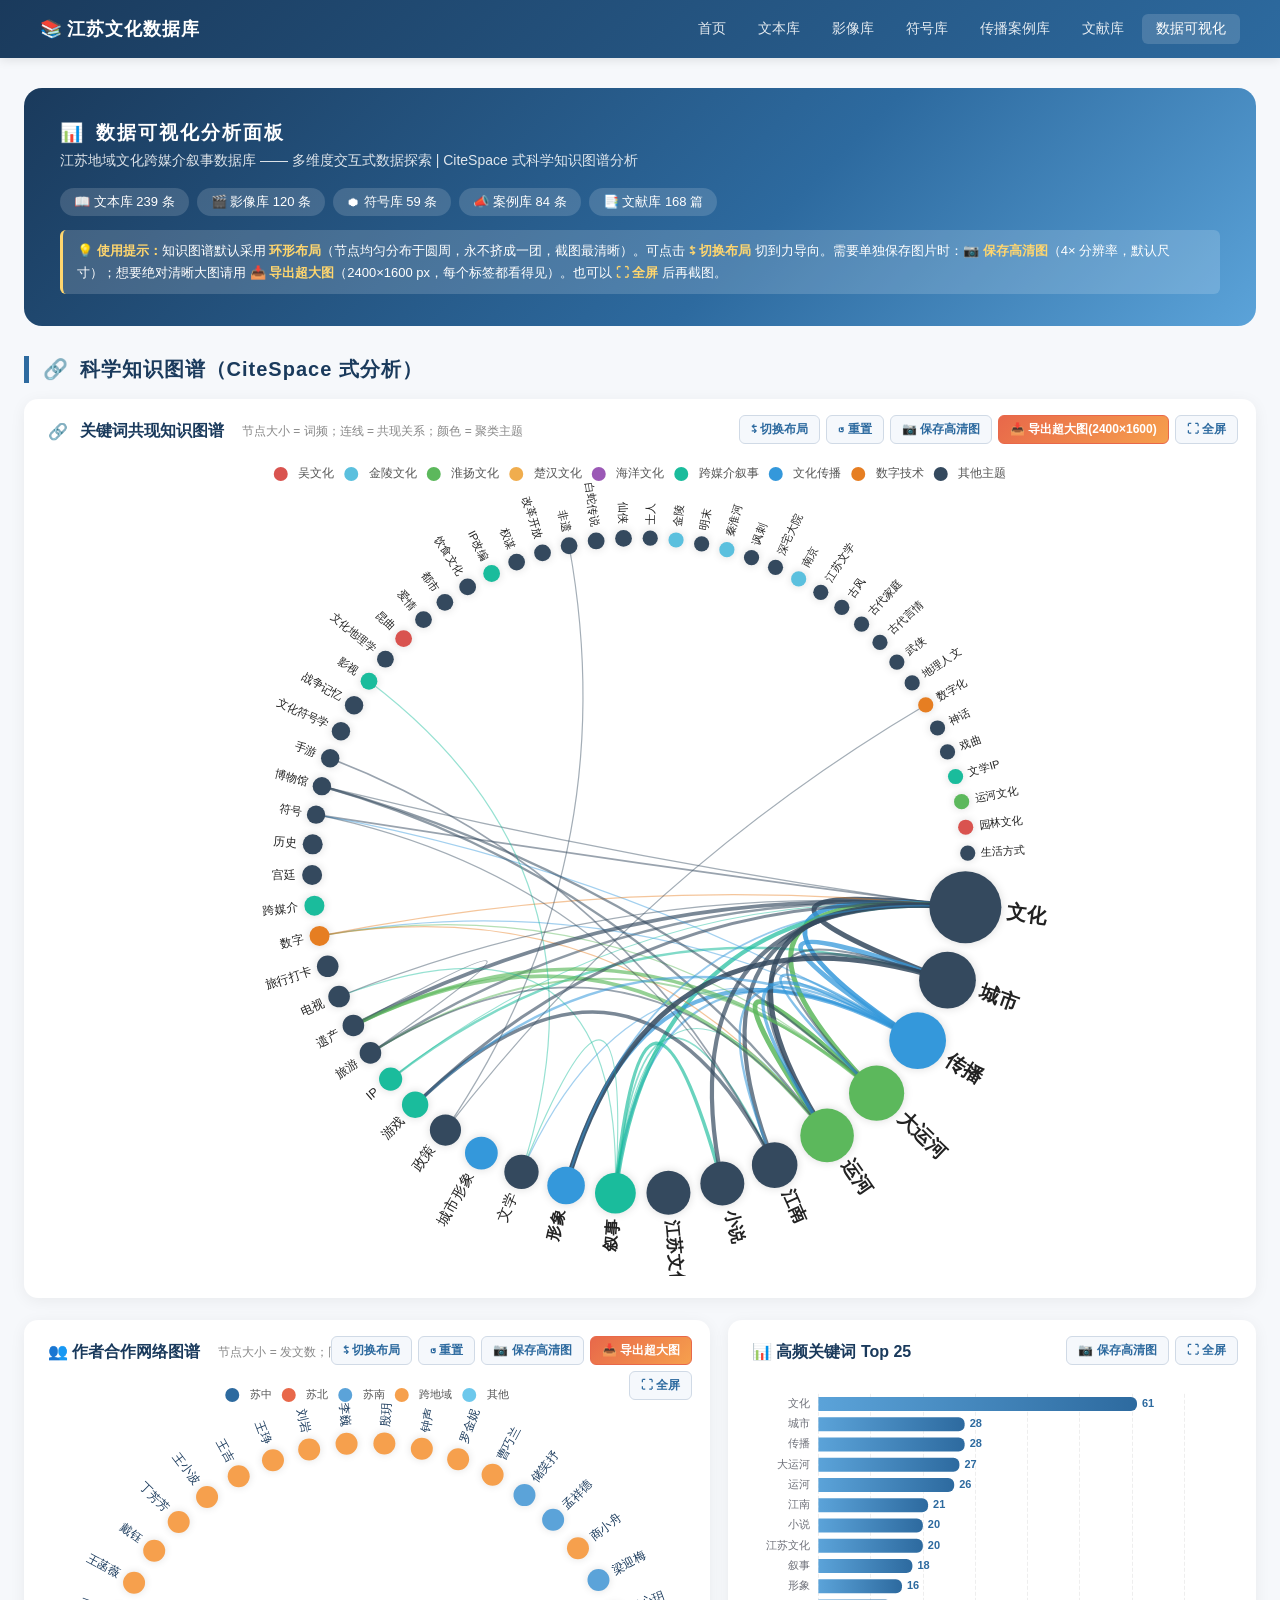
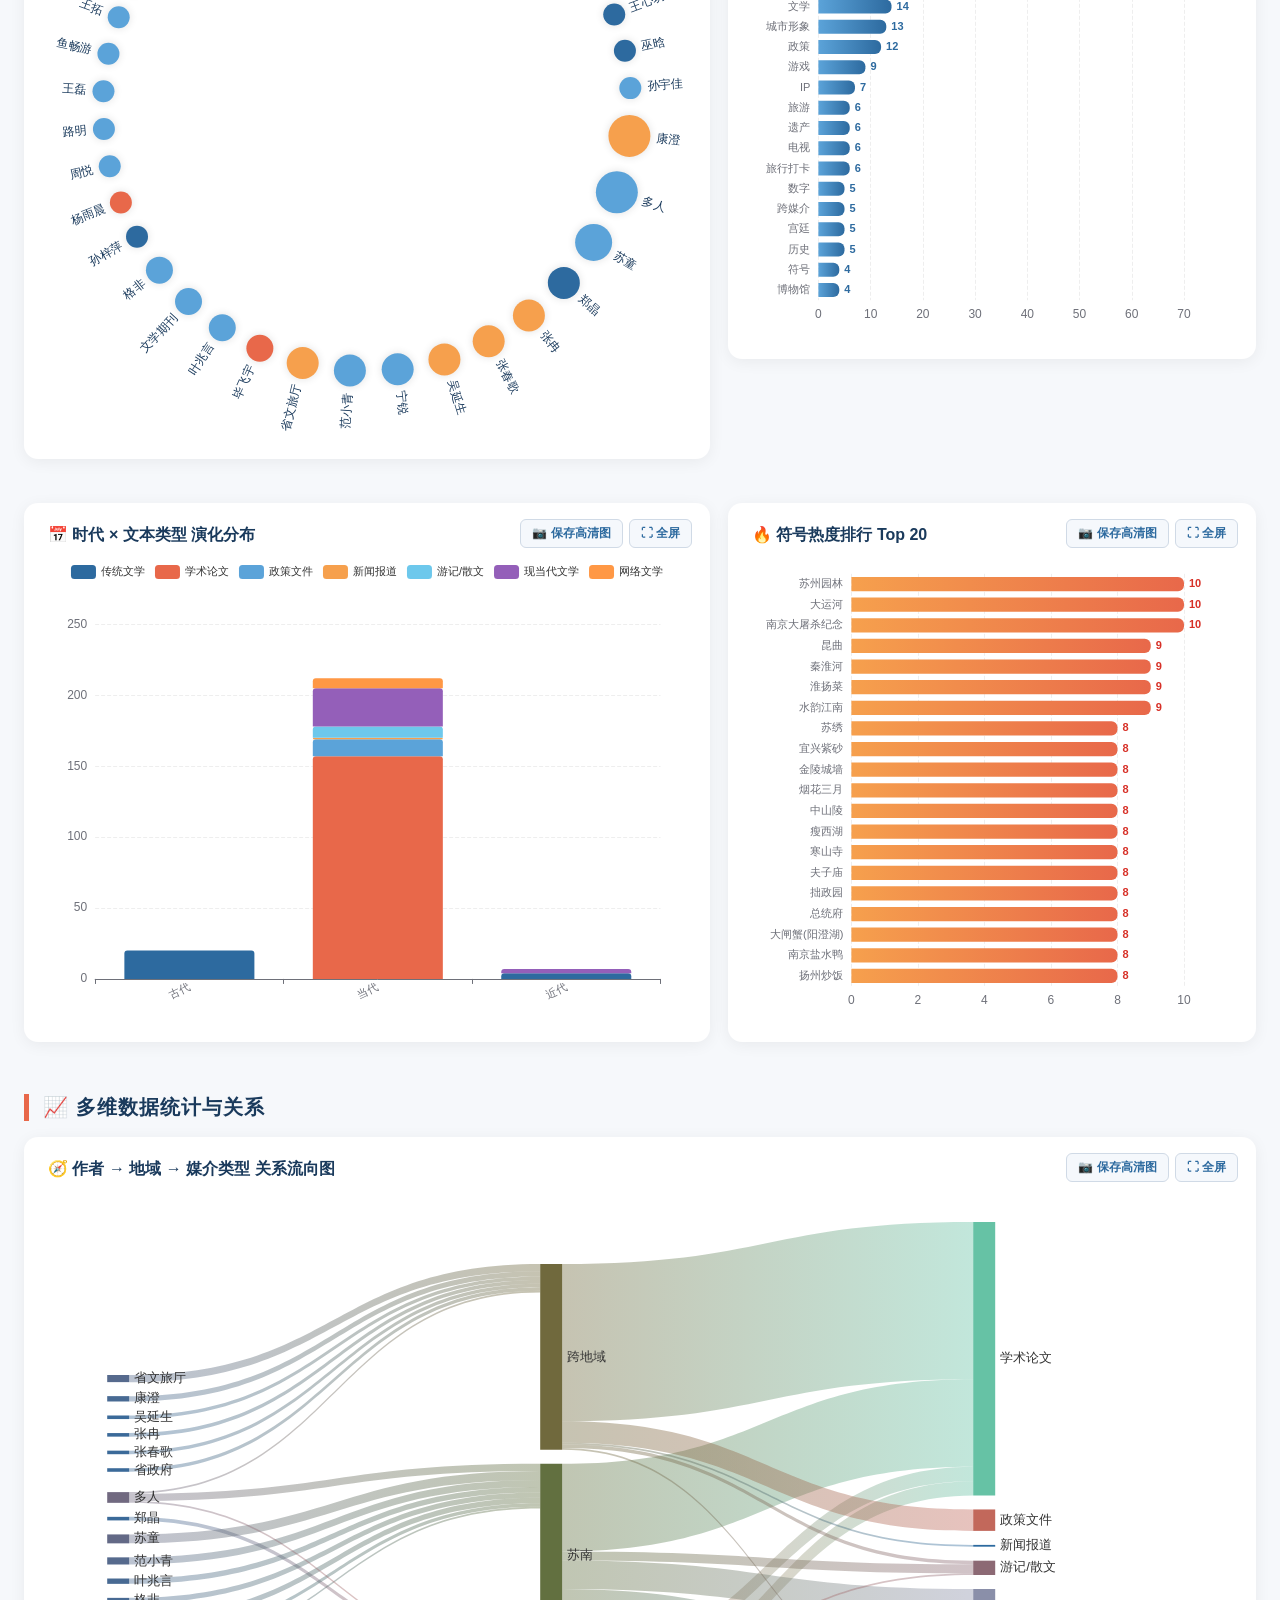
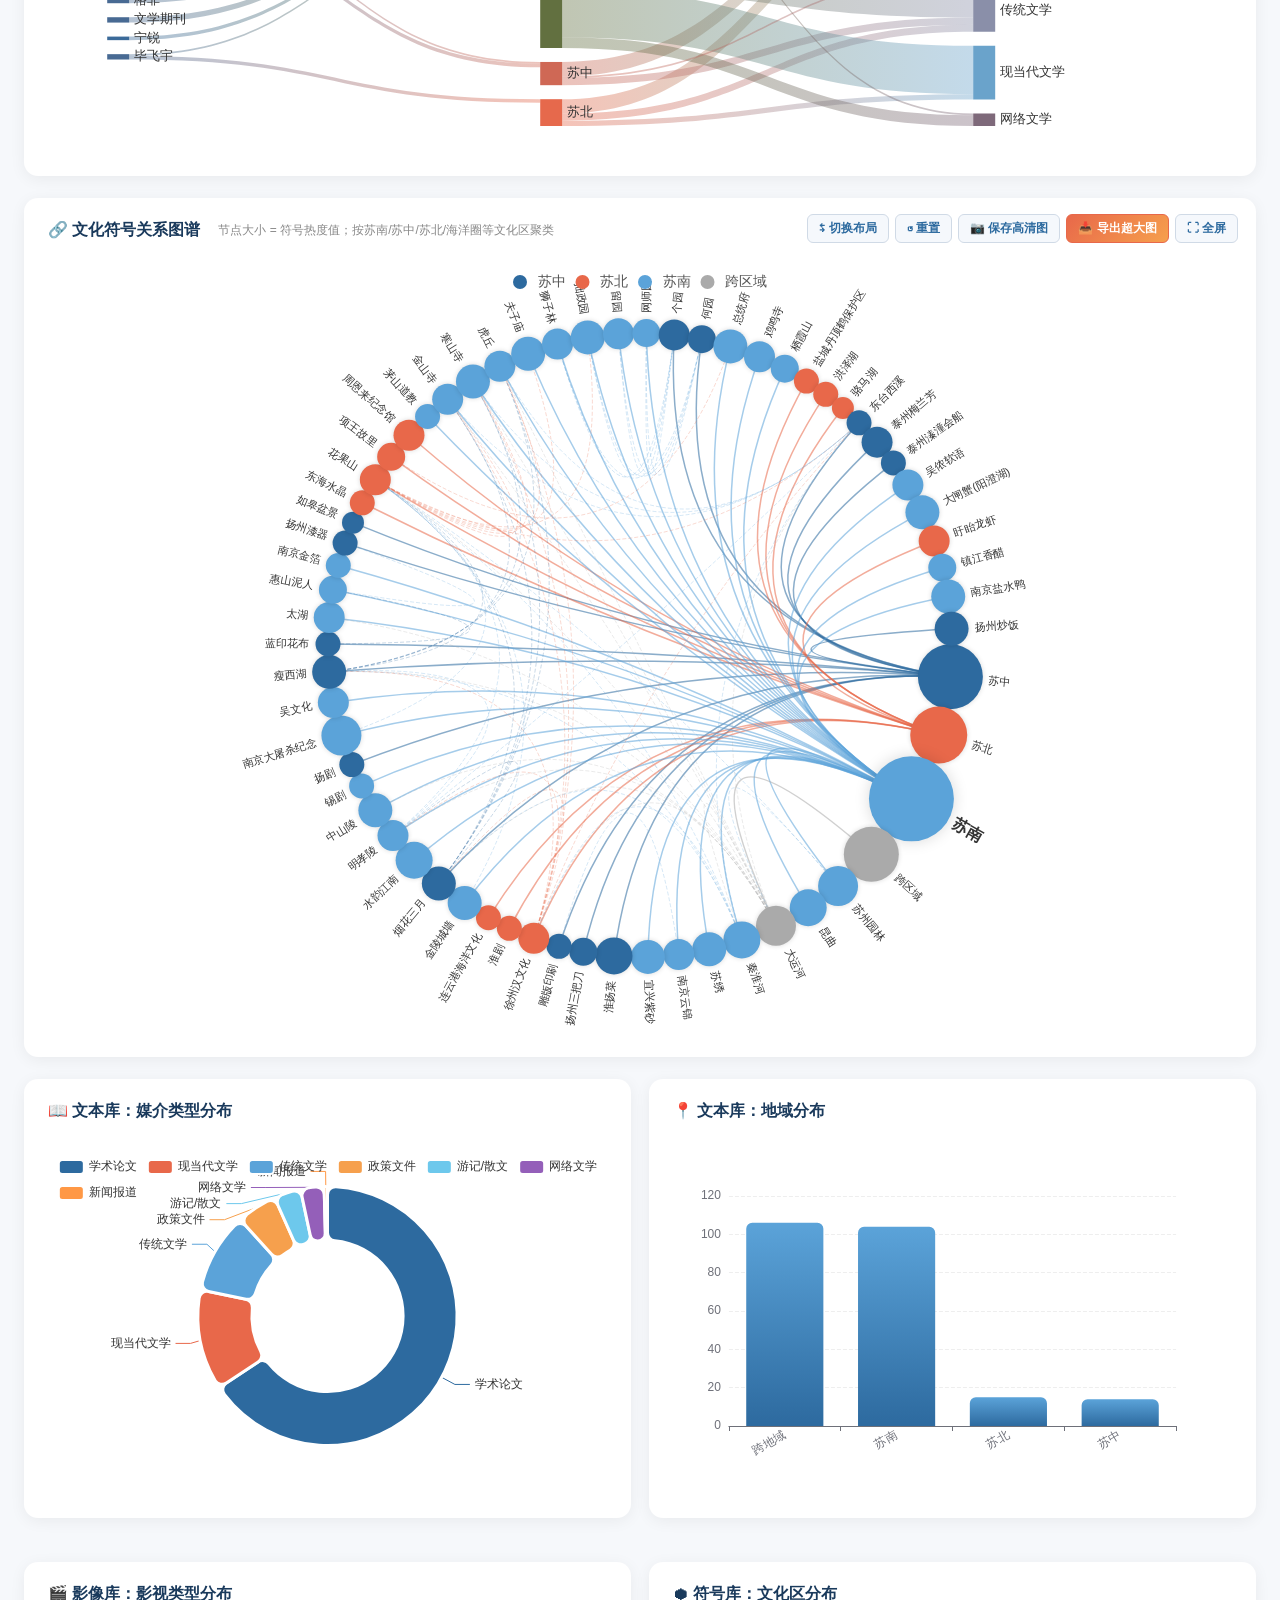
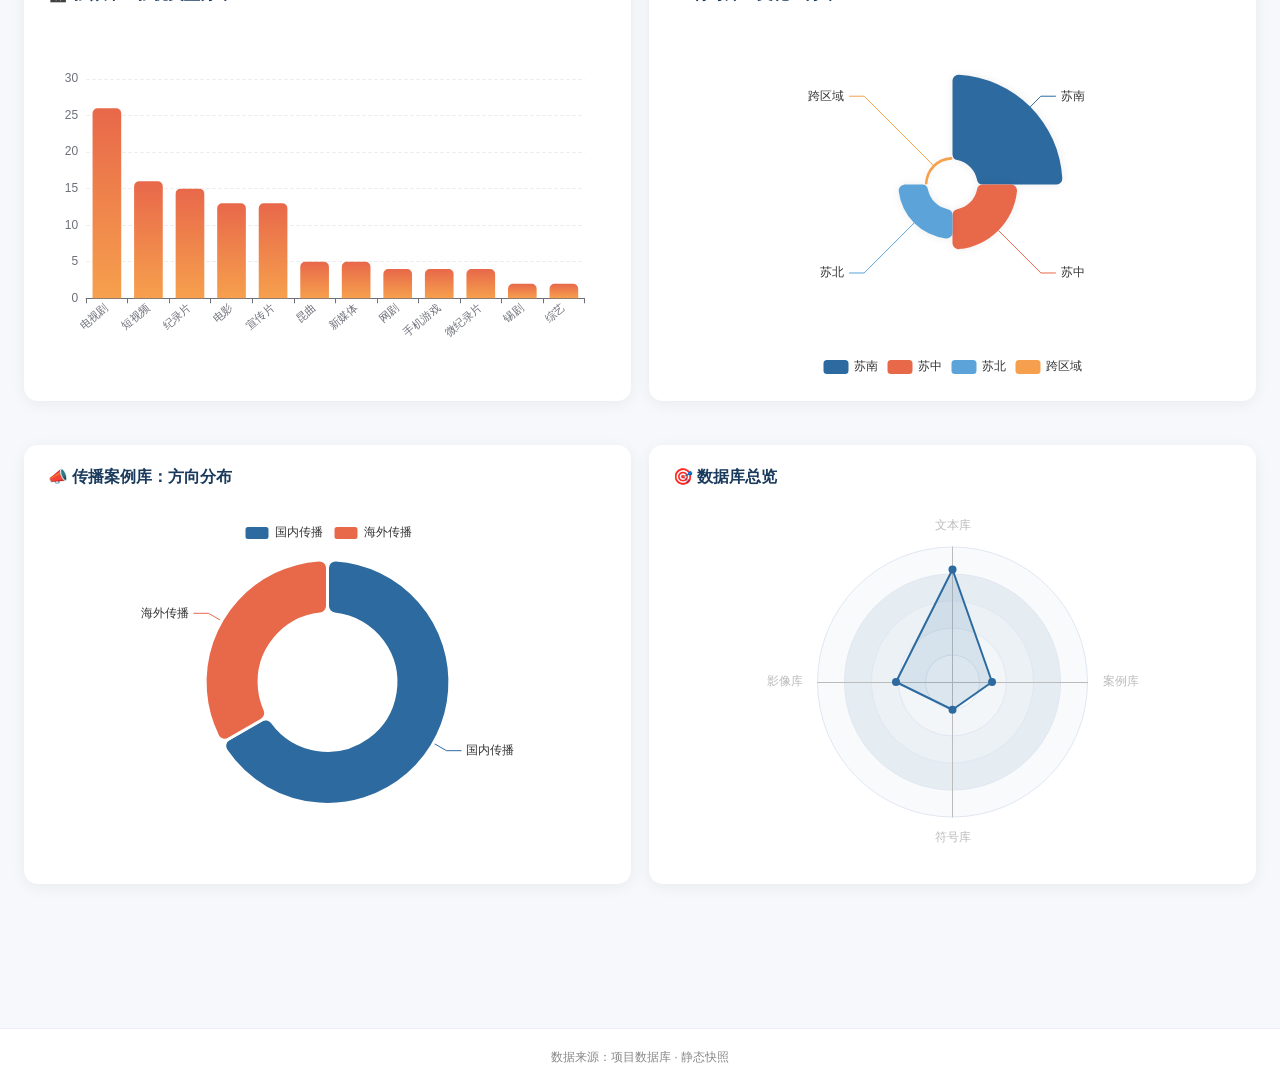
==== commit ccf37299: "feat(stats): 知识图谱默认环形布局 + 超大图导出，彻底解决拥挤问题 - 关键词共现 / 作者合作 / 文化符号 三张图谱默认采用环形布局（circular），   所有节点均匀分布在圆周" ====
--- a/stats.html
+++ b/stats.html
@@ -26,7 +26,7 @@
     <p>江苏地域文化跨媒介叙事数据库 —— 多维度交互式数据探索 | CiteSpace 式科学知识图谱分析</p>
     <div id="heroPills"></div>
     <div class="viz-tip">
-      💡 <b>使用提示：</b>所有图表都支持 <b>滚轮缩放</b> / <b>拖拽平移</b> / <b>拖动节点</b>；图右上角按钮可<b>全屏查看</b>、<b>切换布局</b>（环形/力导向）、<b>一键保存高清图片（4× 分辨率）</b>。截图困难时，请直接点击 <b>📷 保存高清图</b>。
+      💡 <b>使用提示：</b>知识图谱默认采用 <b>环形布局</b>（节点均匀分布于圆周，永不挤成一团，截图最清晰）。可点击 <b>⇆ 切换布局</b> 切到力导向。需要单独保存图片时：<b>📷 保存高清图</b>（4× 分辨率，默认尺寸）；想要绝对清晰大图请用 <b>📥 导出超大图</b>（2400×1600 px，每个标签都看得见）。也可以 <b>⛶ 全屏</b> 后再截图。
     </div>
   </div>
 
@@ -39,9 +39,10 @@
       <button class="viz-btn" data-act="layout" data-target="kwGraphChart">⇆ 切换布局</button>
       <button class="viz-btn" data-act="reset" data-target="kwGraphChart">↺ 重置</button>
       <button class="viz-btn" data-act="save" data-target="kwGraphChart" data-name="关键词共现知识图谱">📷 保存高清图</button>
+      <button class="viz-btn primary" data-act="bigshot" data-target="kwGraphChart" data-name="关键词共现知识图谱">📥 导出超大图(2400×1600)</button>
       <button class="viz-btn" data-act="full" data-target="kwGraphCard">⛶ 全屏</button>
     </div>
-    <div id="kwGraphChart" class="chart-area" style="height:680px;"></div>
+    <div id="kwGraphChart" class="chart-area" style="height:820px;"></div>
   </div>
 
   <div class="row">
@@ -52,9 +53,10 @@
           <button class="viz-btn" data-act="layout" data-target="authorGraphChart">⇆ 切换布局</button>
           <button class="viz-btn" data-act="reset" data-target="authorGraphChart">↺ 重置</button>
           <button class="viz-btn" data-act="save" data-target="authorGraphChart" data-name="作者合作网络">📷 保存高清图</button>
+          <button class="viz-btn primary" data-act="bigshot" data-target="authorGraphChart" data-name="作者合作网络">📥 导出超大图</button>
           <button class="viz-btn" data-act="full" data-target="authorGraphCard">⛶ 全屏</button>
         </div>
-        <div id="authorGraphChart" class="chart-area" style="height:560px;"></div>
+        <div id="authorGraphChart" class="chart-area" style="height:660px;"></div>
       </div>
     </div>
     <div>
@@ -110,9 +112,10 @@
       <button class="viz-btn" data-act="layout" data-target="graphChart">⇆ 切换布局</button>
       <button class="viz-btn" data-act="reset" data-target="graphChart">↺ 重置</button>
       <button class="viz-btn" data-act="save" data-target="graphChart" data-name="文化符号关系图谱">📷 保存高清图</button>
+      <button class="viz-btn primary" data-act="bigshot" data-target="graphChart" data-name="文化符号关系图谱">📥 导出超大图</button>
       <button class="viz-btn" data-act="full" data-target="graphCard">⛶ 全屏</button>
     </div>
-    <div id="graphChart" class="chart-area" style="height:620px;"></div>
+    <div id="graphChart" class="chart-area" style="height:780px;"></div>
   </div>
 
   <div class="row cols-2">
@@ -138,13 +141,23 @@
 const csPalette = ['#d9534f','#5bc0de','#5cb85c','#f0ad4e','#9b59b6','#1abc9c','#3498db','#e67e22','#34495e','#95a5a6'];
 const ttip = { backgroundColor: 'rgba(255,255,255,.97)', borderColor: '#d0dae6', textStyle: { color: '#333', fontSize: 13 }, extraCssText: 'box-shadow: 0 6px 18px rgba(0,0,0,.12); border-radius: 8px;' };
 
-/** 注册中心：id -> { chart, optionForce, optionCircular, current } */
+/** 注册中心：id -> { chart, optionForce, optionCircular, defaultLayout, current } */
 const chartRegistry = {};
-function registerChart(id, chart, optionForce, optionCircular) {
-  chartRegistry[id] = { chart, optionForce, optionCircular: optionCircular || null, current: 'force' };
+function registerChart(id, chart, optionForce, optionCircular, defaultLayout) {
+  chartRegistry[id] = {
+    chart,
+    optionForce: optionForce || null,
+    optionCircular: optionCircular || null,
+    defaultLayout: defaultLayout || (optionCircular ? 'circular' : 'force'),
+    current: defaultLayout || (optionCircular ? 'circular' : 'force')
+  };
 }
 
-/** 保存高清图（4× pixelRatio，白底） */
+function timestamp() {
+  return new Date().toISOString().slice(0,19).replace(/[:T]/g,'-');
+}
+
+/** 保存高清图（4× pixelRatio，白底；保存当前可视画面） */
 function saveChartImage(id, name) {
   const item = chartRegistry[id];
   const chart = item ? item.chart : echarts.getInstanceByDom(document.getElementById(id));
@@ -157,18 +170,75 @@
   });
   const a = document.createElement('a');
   a.href = url;
-  a.download = (name || id) + '_' + new Date().toISOString().slice(0,19).replace(/[:T]/g,'-') + '.png';
+  a.download = (name || id) + '_' + timestamp() + '.png';
   document.body.appendChild(a); a.click(); document.body.removeChild(a);
 }
 
-/** 重置缩放/平移 */
+/** 导出超大图（2400×1600 渲染到隐藏画布，强制环形布局，所有节点必然全部可见） */
+function exportBigShot(id, name) {
+  const item = chartRegistry[id];
+  if (!item) { saveChartImage(id, name); return; }
+
+  const W = 2400, H = 1600;
+  const wrap = document.createElement('div');
+  wrap.style.cssText = `position:fixed; left:-99999px; top:-99999px; width:${W}px; height:${H}px; background:#fff;`;
+  document.body.appendChild(wrap);
+  const tmp = echarts.init(wrap, null, { renderer: 'canvas', width: W, height: H });
+
+  // 复制选项；把图谱类强制改成 circular（保证 100% 全部节点可见，不重叠）；并放大字号以适应大画布
+  const baseOpt = item.optionCircular || item.optionForce;
+  if (!baseOpt) {
+    // 非图谱类，直接保存当前
+    tmp.dispose(); wrap.remove(); saveChartImage(id, name); return;
+  }
+  // 深拷贝 series 并覆盖样式
+  const opt = JSON.parse(JSON.stringify(baseOpt));
+  if (opt.series && opt.series[0]) {
+    const s = opt.series[0];
+    s.layout = 'circular';
+    s.circular = { rotateLabel: true };
+    if (s.label) {
+      s.label.show = true;
+      s.label.fontSize = 16;
+      s.label.distance = 8;
+      s.label.position = 'radial';
+    }
+    s.labelLayout = { hideOverlap: false };
+    // 节点放大
+    if (Array.isArray(s.data)) {
+      s.data = s.data.map(d => ({
+        ...d,
+        symbolSize: (d.symbolSize || 20) * 1.4,
+        label: { ...(d.label || {}), fontSize: Math.max(14, ((d.label && d.label.fontSize) || 14) + 2) }
+      }));
+    }
+  }
+  if (opt.legend) {
+    if (Array.isArray(opt.legend)) opt.legend.forEach(l => { l.textStyle = { ...(l.textStyle || {}), fontSize: 18 }; });
+    else opt.legend.textStyle = { ...(opt.legend.textStyle || {}), fontSize: 18 };
+  }
+
+  tmp.setOption(opt);
+  setTimeout(() => {
+    const url = tmp.getDataURL({ type: 'png', backgroundColor: '#ffffff', pixelRatio: 1 });
+    const a = document.createElement('a');
+    a.href = url;
+    a.download = (name || id) + '_超大图_' + timestamp() + '.png';
+    document.body.appendChild(a); a.click(); document.body.removeChild(a);
+    tmp.dispose();
+    wrap.remove();
+  }, 300);
+}
+
+/** 重置缩放/平移（恢复默认布局） */
 function resetChart(id) {
   const item = chartRegistry[id];
   const chart = item ? item.chart : echarts.getInstanceByDom(document.getElementById(id));
   if (!chart) return;
-  if (item && item.optionForce) {
-    item.current = 'force';
-    chart.setOption(item.optionForce, true);
+  if (item && (item.optionForce || item.optionCircular)) {
+    item.current = item.defaultLayout;
+    const opt = item.current === 'force' ? item.optionForce : item.optionCircular;
+    if (opt) chart.setOption(opt, true);
   } else {
     chart.dispatchAction({ type: 'restore' });
   }
@@ -177,7 +247,7 @@
 /** 切换 力导向 / 环形 布局（仅图谱类） */
 function toggleLayout(id) {
   const item = chartRegistry[id];
-  if (!item || !item.optionCircular) return;
+  if (!item || !item.optionCircular || !item.optionForce) return;
   item.current = item.current === 'force' ? 'circular' : 'force';
   const opt = item.current === 'force' ? item.optionForce : item.optionCircular;
   item.chart.setOption(opt, true);
@@ -209,6 +279,7 @@
   const act = btn.dataset.act;
   const target = btn.dataset.target;
   if (act === 'save') saveChartImage(target, btn.dataset.name);
+  else if (act === 'bigshot') exportBigShot(target, btn.dataset.name);
   else if (act === 'reset') resetChart(target);
   else if (act === 'layout') toggleLayout(target);
   else if (act === 'full') toggleFullscreen(target);
@@ -252,8 +323,8 @@
     series: [{
       type: 'graph',
       layout: 'force',
-      // 大幅提升排斥力 + 较长边距，避免节点挤成一团
-      force: { repulsion: 900, gravity: 0.04, edgeLength: [120, 280], friction: 0.35, layoutAnimation: true },
+      // 极大排斥力 + 长边距 + 弱重力，节点充分散开
+      force: { repulsion: 2200, gravity: 0.03, edgeLength: [180, 380], friction: 0.3, layoutAnimation: true },
       roam: true,
       draggable: true,
       focusNodeAdjacency: true,
@@ -277,18 +348,19 @@
       roam: true,
       draggable: true,
       focusNodeAdjacency: true,
-      label: { show: true, position: 'radial', fontSize: 12, color: '#222', distance: 6 },
+      label: { show: true, position: 'radial', fontSize: 13, color: '#222', distance: 6 },
       labelLayout: { hideOverlap: true },
-      lineStyle: { color: 'source', curveness: 0.3, opacity: 0.5 },
-      emphasis: { focus: 'adjacency', label: { fontSize: 14, fontWeight: 'bold' }, lineStyle: { width: 3, opacity: 1 } },
+      lineStyle: { color: 'source', curveness: 0.3, opacity: 0.55, width: 1.2 },
+      emphasis: { focus: 'adjacency', label: { fontSize: 15, fontWeight: 'bold' }, lineStyle: { width: 3.5, opacity: 1 } },
       categories: kg.kw_categories,
       data: kwNodesBase,
       links: kg.kw_links,
       color: csPalette
     }]
   };
-  kwGraph.setOption(kwOptionForce);
-  registerChart('kwGraphChart', kwGraph, kwOptionForce, kwOptionCircular);
+  // 默认采用环形布局：节点均匀分布于圆周，永不挤成一团
+  kwGraph.setOption(kwOptionCircular);
+  registerChart('kwGraphChart', kwGraph, kwOptionForce, kwOptionCircular, 'circular');
 
   // ========== 作者合作网络 ==========
   const authGraph = echarts.init(document.getElementById('authorGraphChart'));
@@ -304,7 +376,7 @@
     series: [{
       type: 'graph',
       layout: 'force',
-      force: { repulsion: 700, gravity: 0.05, edgeLength: [100, 220], friction: 0.4 },
+      force: { repulsion: 1500, gravity: 0.04, edgeLength: [140, 320], friction: 0.32 },
       roam: true,
       draggable: true,
       focusNodeAdjacency: true,
@@ -328,7 +400,7 @@
       roam: true,
       draggable: true,
       focusNodeAdjacency: true,
-      label: { show: true, position: 'radial', fontSize: 11, color: '#1a3a5c', distance: 6 },
+      label: { show: true, position: 'radial', fontSize: 12, color: '#1a3a5c', distance: 6 },
       labelLayout: { hideOverlap: true },
       lineStyle: { color: '#aaa', curveness: 0.3, opacity: 0.5 },
       emphasis: { focus: 'adjacency', label: { fontWeight: 'bold' }, lineStyle: { width: 3, opacity: 1, color: '#e8684a' } },
@@ -338,8 +410,8 @@
       color: palette
     }]
   };
-  authGraph.setOption(authOptionForce);
-  registerChart('authorGraphChart', authGraph, authOptionForce, authOptionCircular);
+  authGraph.setOption(authOptionCircular);
+  registerChart('authorGraphChart', authGraph, authOptionForce, authOptionCircular, 'circular');
 
   // ========== 高频关键词 Top 25 ==========
   const kwBar = echarts.init(document.getElementById('kwBarChart'));
@@ -421,7 +493,7 @@
     series: [{
       type: 'graph',
       layout: 'force',
-      force: { repulsion: 800, gravity: 0.05, edgeLength: [140, 300], friction: 0.4 },
+      force: { repulsion: 2000, gravity: 0.03, edgeLength: [200, 420], friction: 0.32 },
       roam: true,
       draggable: true,
       focusNodeAdjacency: true,
@@ -443,16 +515,16 @@
       roam: true,
       draggable: true,
       focusNodeAdjacency: true,
-      label: { show: true, position: 'radial', distance: 6 },
+      label: { show: true, position: 'radial', distance: 6, fontSize: 13 },
       labelLayout: { hideOverlap: true },
-      lineStyle: { color: 'source', curveness: 0.3, width: 1.5, opacity: 0.5 },
+      lineStyle: { color: 'source', curveness: 0.3, width: 1.5, opacity: 0.55 },
       emphasis: { focus: 'adjacency', lineStyle: { width: 4, opacity: 1 } },
       categories: data.graph_categories, data: gNodes, links: data.graph_links,
       color: ['#2d6a9f','#e8684a','#5ba3d9','#aaa']
     }]
   };
-  graphChart.setOption(graphOptionForce);
-  registerChart('graphChart', graphChart, graphOptionForce, graphOptionCircular);
+  graphChart.setOption(graphOptionCircular);
+  registerChart('graphChart', graphChart, graphOptionForce, graphOptionCircular, 'circular');
 
   // ========== 小图 ==========
   const textTypeChart = echarts.init(document.getElementById('textTypeChart'));
--- a/assets/style.css
+++ b/assets/style.css
@@ -178,6 +178,16 @@
   box-shadow: 0 3px 10px rgba(45,106,159,.25);
 }
 .viz-btn:active { transform: translateY(1px); }
+.viz-btn.primary {
+  background: linear-gradient(135deg, #e8684a, #f6a04d);
+  color: #fff;
+  border-color: #e8684a;
+}
+.viz-btn.primary:hover {
+  background: linear-gradient(135deg, #d9572f, #e8884a);
+  border-color: #d9572f;
+  box-shadow: 0 4px 14px rgba(232,104,74,.4);
+}
 
 /* ===== Viz tip box (in hero) ===== */
 .viz-tip {
